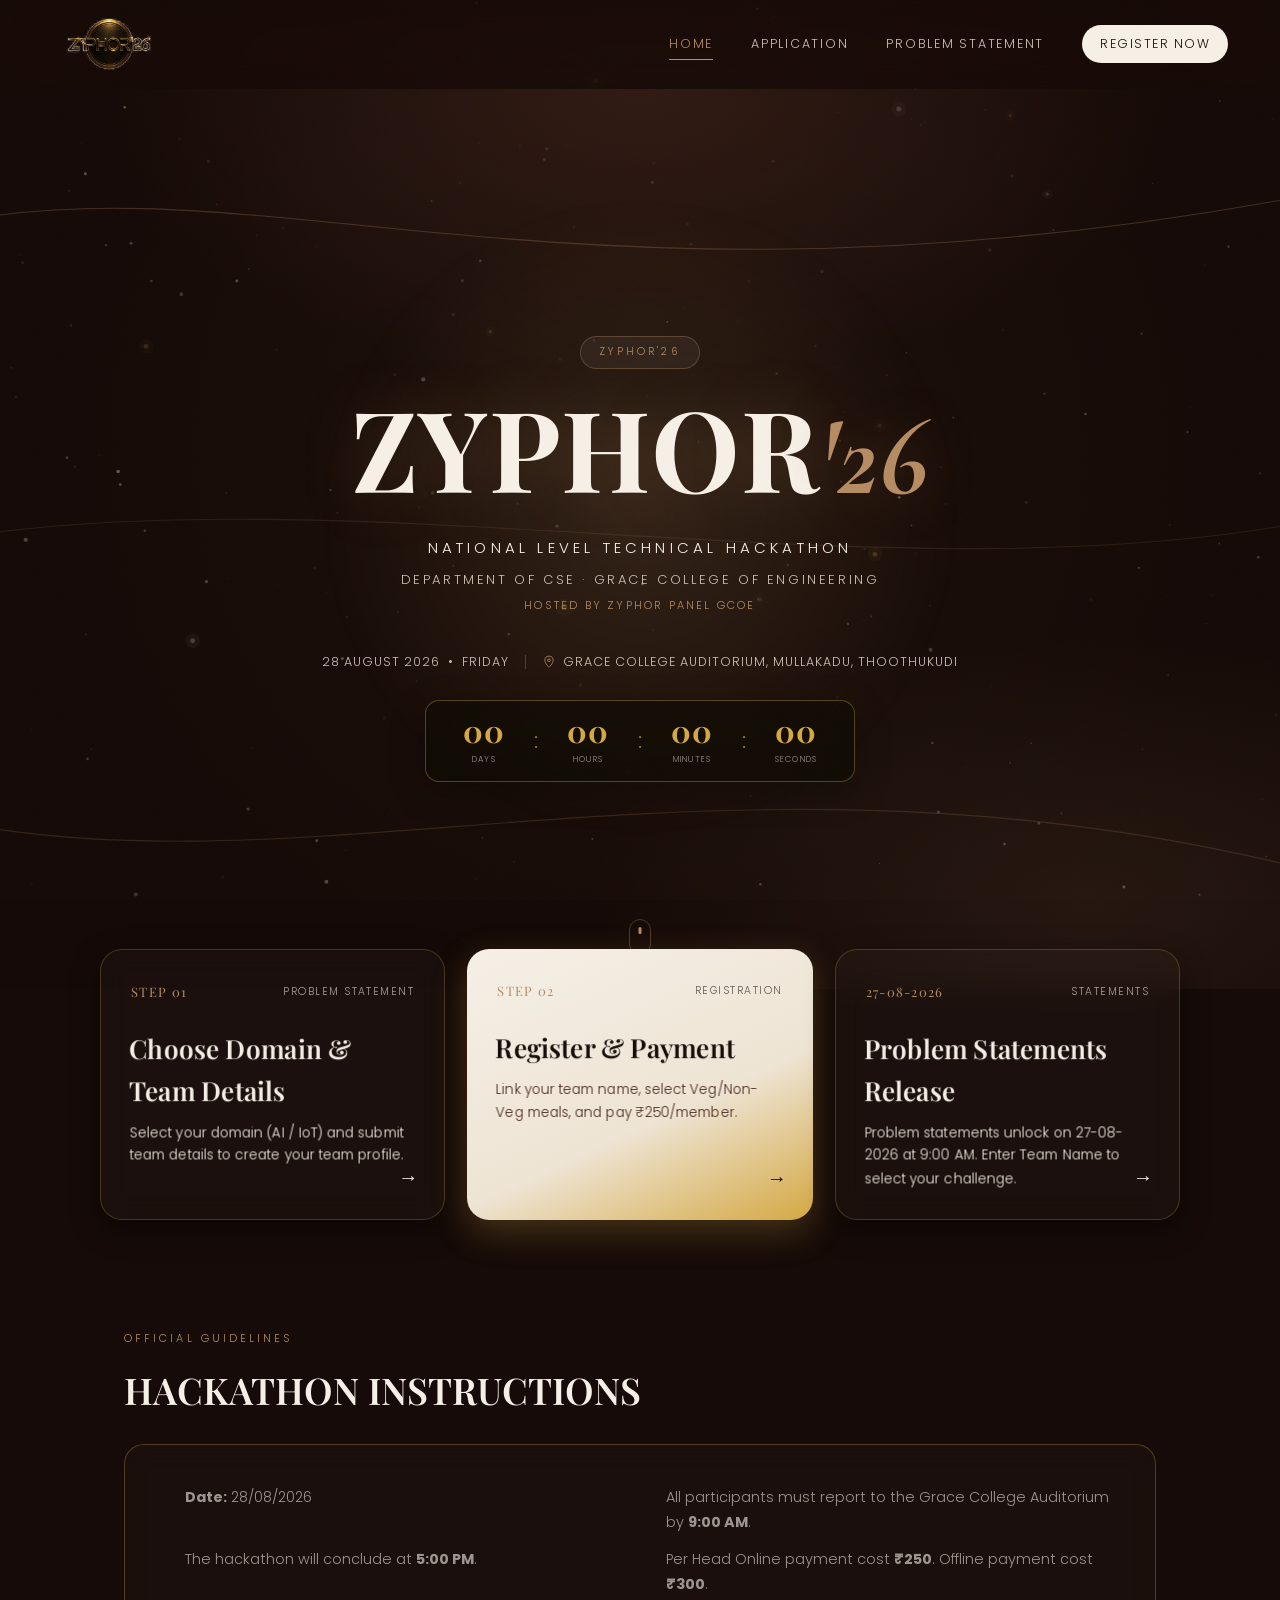
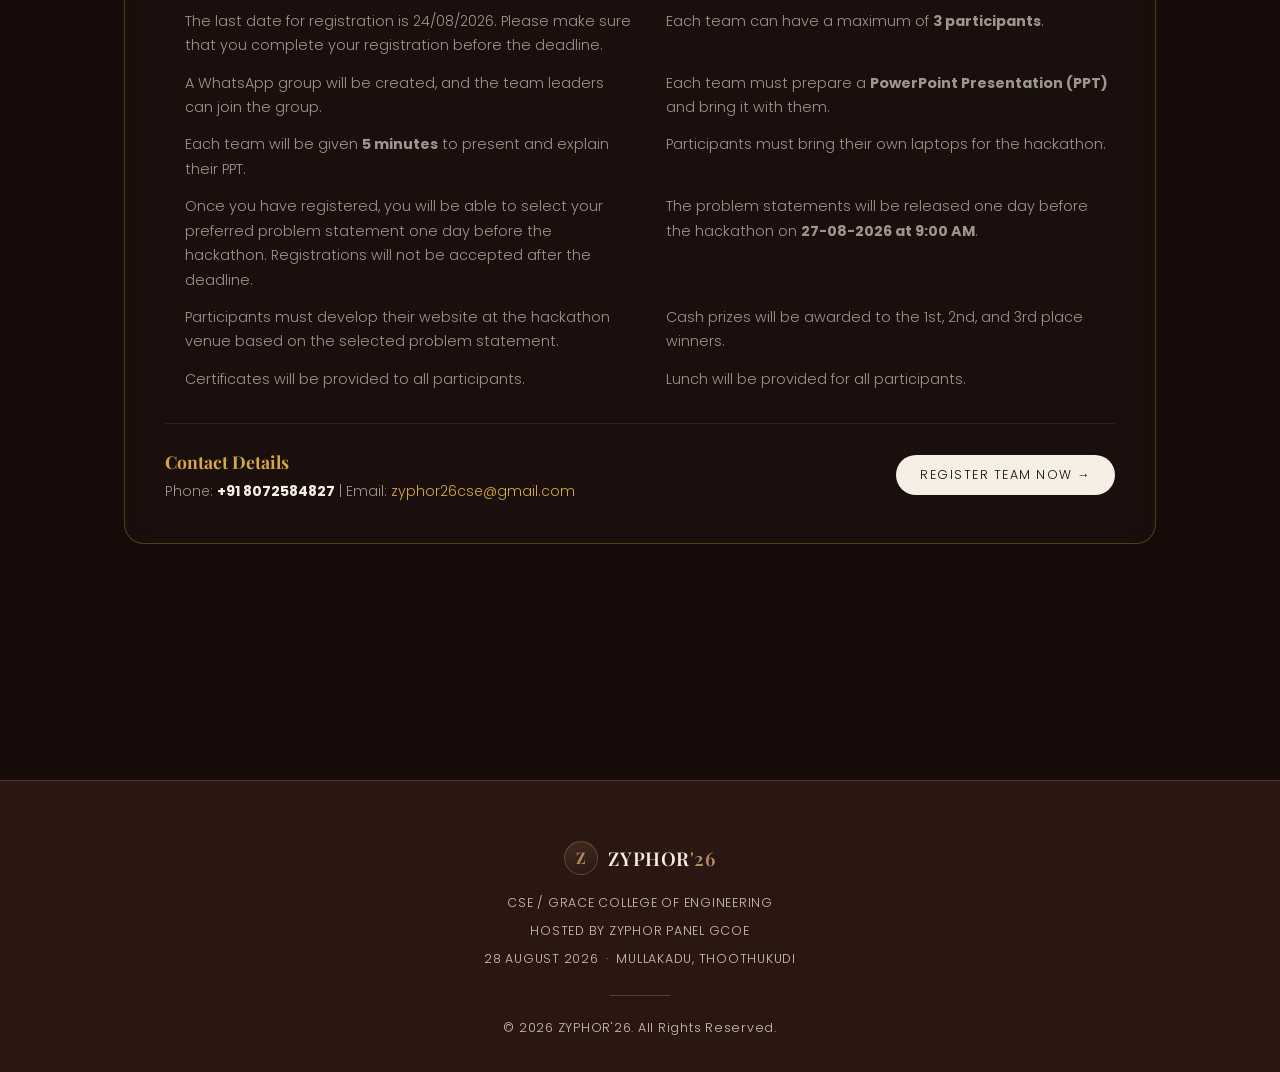
==== index.html @ 5a5f810e "first commit" ====
<!DOCTYPE html>
<html lang="en">

<head>
  <meta charset="UTF-8" />
  <meta name="viewport" content="width=device-width, initial-scale=1.0" />
  <title>ZYPHOR'26 — Technical Hackathon | Grace College of Engineering</title>
  <meta name="description"
    content="ZYPHOR'26 — a national-level technical hackathon hosted by Zyphor Panel GCOE, Grace College of Engineering, Mullakadu, Thoothukudi." />
  <link rel="preconnect" href="https://fonts.googleapis.com">
  <link rel="preconnect" href="https://fonts.gstatic.com" crossorigin>
  <link
    href="https://fonts.googleapis.com/css2?family=Playfair+Display:ital,wght@0,500;0,600;0,700;1,500&family=Cormorant+Garamond:ital,wght@0,500;1,500&family=Poppins:wght@300;400;500;600;700&display=swap"
    rel="stylesheet">
  <link rel="stylesheet" href="style.css">
</head>

<body>

  <!-- 3D Galaxy Canvas Element -->
  <canvas id="galaxyCanvas"></canvas>
  <div class="grain-overlay" aria-hidden="true"></div>

  <!-- ================= HEADER ================= -->
  <header class="site-header" id="siteHeader">
    <div class="header-inner">
      <a href="index.html" class="site-logo" aria-label="ZYPHOR'26 Home">
        <img src="images/logo-transparent.png" alt="ZYPHOR'26" class="site-logo-img">
      </a>

      <nav class="main-nav" id="mainNav">
        <a href="index.html" class="nav-link nav-link--active">Home</a>
        <a href="application.html" class="nav-link">Application</a>
        <a href="problem-statement.html" class="nav-link"> problem Statement</a>
        <a href="register.html" class="nav-link nav-link--cta">Register Now</a>
      </nav>

      <button class="nav-toggle" id="navToggle" aria-label="Toggle navigation" aria-expanded="false">
        <span></span><span></span><span></span>
      </button>
    </div>
  </header>

  <!-- ================= HERO ================= -->
  <section class="hero" id="top">
    <div class="hero-bg" aria-hidden="true">
      <svg class="hero-lines" viewBox="0 0 1200 800" preserveAspectRatio="none">
        <path class="line line-1" d="M-50,120 C 250,60 550,220 1250,90" />
        <path class="line line-2" d="M-50,650 C 300,720 700,560 1250,700" />
        <path class="line line-3" d="M-50,400 C 350,340 850,460 1250,380" />
      </svg>
      <div class="hero-glow"></div>
    </div>

    <div class="hero-content reveal">
      <div class="hero-logo" aria-label="ZYPHOR'26 logo">
        <span class="hero-logo-mark">ZYPHOR'26</span>
      </div>

      <h1 class="hero-title">ZYPHOR<span class="hero-title-accent">'26</span></h1>

      <p class="hero-tagline">NATIONAL LEVEL TECHNICAL HACKATHON</p>
      <p class="hero-sub">DEPARTMENT OF CSE &middot; GRACE COLLEGE OF ENGINEERING</p>
      <p class="hero-host">HOSTED BY ZYPHOR PANEL GCOE</p>

      <div class="hero-meta">
        <span class="hero-date">28 AUGUST 2026 &nbsp;&bull;&nbsp; FRIDAY</span>
        <span class="hero-divider" aria-hidden="true"></span>
        <span class="hero-venue">
          <svg class="pin-icon" viewBox="0 0 24 24" fill="none" aria-hidden="true">
            <path d="M12 21s7-6.2 7-12a7 7 0 1 0-14 0c0 5.8 7 12 7 12Z" stroke="currentColor" stroke-width="1.4" />
            <circle cx="12" cy="9" r="2.4" stroke="currentColor" stroke-width="1.4" />
          </svg>
          GRACE COLLEGE AUDITORIUM, MULLAKADU, THOOTHUKUDI
        </span>
      </div>

      <!-- Event countdown: intentionally placed BELOW the event details -->
      <div class="home-countdown" id="homeCountdown" aria-label="Countdown to ZYPHOR'26">
        <div class="home-countdown-unit">
          <strong id="homeDays">00</strong>
          <span>DAYS</span>
        </div>
        <div class="home-countdown-sep">:</div>
        <div class="home-countdown-unit">
          <strong id="homeHours">00</strong>
          <span>HOURS</span>
        </div>
        <div class="home-countdown-sep">:</div>
        <div class="home-countdown-unit">
          <strong id="homeMinutes">00</strong>
          <span>MINUTES</span>
        </div>
        <div class="home-countdown-sep">:</div>
        <div class="home-countdown-unit">
          <strong id="homeSeconds">00</strong>
          <span>SECONDS</span>
        </div>
      </div>
    </div>

    <div class="scroll-cue reveal" aria-hidden="true">
      <span></span>
    </div>
  </section>

  <!-- ================= ACTION CARDS ================= -->
  <section class="action-section reveal">
    <div class="action-grid" style="grid-template-columns: repeat(auto-fit, minmax(280px, 1fr));">
      <a href="problem-statement.html" class="action-card action-card--outline">
        <div class="action-card-top">
          <span class="action-eyebrow">STEP 01</span>
          <span class="action-tag">Problem Statement</span>
        </div>
        <h3>Choose Domain &amp; Team Details</h3>
        <p>Select your domain (AI / IoT) and submit team details to create your team profile.</p>
        <span class="action-arrow" aria-hidden="true">&rarr;</span>
      </a>

      <a href="register.html" class="action-card action-card--solid">
        <div class="action-card-top">
          <span class="action-eyebrow">STEP 02</span>
          <span class="action-tag">Registration</span>
        </div>
        <h3>Register &amp; Payment</h3>
        <p>Link your team name, select Veg/Non-Veg meals, and pay ₹250/member.</p>
        <span class="action-arrow" aria-hidden="true">&rarr;</span>
      </a>

      <a href="statement.html" class="action-card action-card--outline">
        <div class="action-card-top">
          <span class="action-eyebrow">27-08-2026</span>
          <span class="action-tag">Statements</span>
        </div>
        <h3>Problem Statements Release</h3>
        <p>Problem statements unlock on 27-08-2026 at 9:00 AM. Enter Team Name to select your challenge.</p>
        <span class="action-arrow" aria-hidden="true">&rarr;</span>
      </a>
    </div>
  </section>

  <!-- ================= HACKATHON INSTRUCTIONS ================= -->
  <main class="participate-page">

    <section class="about-section reveal">
      <p class="eyebrow">Official Guidelines</p>
      <h3 class="section-title">HACKATHON INSTRUCTIONS</h3>
      <div
        style="background: rgba(255,255,255,0.02); border: 1px solid rgba(212,168,67,0.3); border-radius: 20px; padding: 2.5rem; margin-top: 1.5rem; backdrop-filter: blur(14px);">
        <ul
          style="display: grid; grid-template-columns: repeat(auto-fit, minmax(320px, 1fr)); gap: 0.8rem 2rem; color: var(--cream-60); font-size: 0.9rem; line-height: 1.7; padding-left: 1.25rem;">
          <li><strong>Date:</strong> 28/08/2026</li>
          <li>All participants must report to the Grace College Auditorium by <strong>9:00 AM</strong>.</li>
          <li>The hackathon will conclude at <strong>5:00 PM</strong>.</li>
          <li>Per Head Online payment cost <strong>₹250</strong>. Offline payment cost <strong>₹300</strong>.</li>
          <li>The last date for registration is 24/08/2026. Please make sure that you complete your registration before the deadline.</li>
          <li>Each team can have a maximum of <strong>3 participants</strong>.</li>
          <li>A WhatsApp group will be created, and the team leaders can join the group.</li>
          <li>Each team must prepare a <strong>PowerPoint Presentation (PPT)</strong> and bring it with them.</li>
          <li>Each team will be given <strong>5 minutes</strong> to present and explain their PPT.</li>
          <li>Participants must bring their own laptops for the hackathon.</li>
          <li>Once you have registered, you will be able to select your preferred problem statement one day before the hackathon. Registrations will not be accepted after the deadline.</li>
          <li>The problem statements will be released one day before the hackathon on <strong>27-08-2026 at 9:00
              AM</strong>.</li>
          <li>Participants must develop their website at the hackathon venue based on the selected problem statement.
          </li>
          <li>Cash prizes will be awarded to the 1st, 2nd, and 3rd place winners.</li>
          <li>Certificates will be provided to all participants.</li>
          <li>Lunch will be provided for all participants.</li>
        </ul>

        <div
          style="margin-top: 2rem; padding-top: 1.5rem; border-top: 1px solid rgba(255,255,255,0.08); display: flex; justify-content: space-between; align-items: center; flex-wrap: wrap; gap: 1rem;">
          <div>
            <h4
              style="font-family: var(--font-display); font-size: 1.1rem; color: var(--gold); margin-bottom: 0.25rem;">
              Contact Details</h4>
            <p style="font-size: 0.88rem; color: var(--cream-60); margin: 0;">Phone: <strong
                style="color: var(--cream);">+91 8072584827</strong> | Email: <a href="mailto:zyphor26cse@gmail.com"
                style="color: var(--gold);">zyphor26cse@gmail.com</a></p>
          </div>
          <a href="register.html" class="nav-link nav-link--cta" style="padding: 10px 24px;">Register Team Now
            &rarr;</a>
        </div>
      </div>
    </section>

  </main>

  <!-- ================= FOOTER ================= -->
  <footer class="site-footer">
    <div class="footer-inner">
      <div class="footer-brand">
        <span class="brand-mark" aria-hidden="true">Z</span>
        <span class="brand-text">ZYPHOR<span class="brand-apos">'26</span></span>
      </div>
      <p>CSE / GRACE COLLEGE OF ENGINEERING</p>
      <p>HOSTED BY ZYPHOR PANEL GCOE</p>
      <p>28 AUGUST 2026 &nbsp;&middot;&nbsp; MULLAKADU, THOOTHUKUDI</p>
      <div class="footer-rule" aria-hidden="true"></div>
      <p class="footer-copyright">&copy; 2026 ZYPHOR'26. All Rights Reserved.</p>
    </div>
  </footer>

  <script src="galaxy.js"></script>
  <script>
    const siteHeader = document.getElementById("siteHeader");
    window.addEventListener("scroll", () => {
      siteHeader.classList.toggle("scrolled", window.scrollY > 12);
    }, { passive: true });

    const navToggle = document.getElementById("navToggle");
    const mainNav = document.getElementById("mainNav");
    navToggle?.addEventListener("click", () => {
      const open = mainNav.classList.toggle("is-open");
      navToggle.setAttribute("aria-expanded", String(open));
    });

    const revealEls = document.querySelectorAll(".reveal");
    if (revealEls.length) {
      const obs = new IntersectionObserver(entries => {
        entries.forEach(e => {
          if (e.isIntersecting) {
            e.target.classList.add("is-visible");
            obs.unobserve(e.target);
          }
        });
      }, { threshold: 0.12, rootMargin: "0px 0px -40px 0px" });
      revealEls.forEach(el => obs.observe(el));
    }

    /* Home event countdown — 28 August 2026, 9:00 AM IST */
    const homeCountdownTarget = new Date("2026-08-28T09:00:00+05:30").getTime();

    function updateHomeCountdown() {
      const diff = Math.max(0, homeCountdownTarget - Date.now());

      const days = Math.floor(diff / 86400000);
      const hours = Math.floor((diff % 86400000) / 3600000);
      const minutes = Math.floor((diff % 3600000) / 60000);
      const seconds = Math.floor((diff % 60000) / 1000);

      const set = (id, value) => {
        const el = document.getElementById(id);
        if (el) el.textContent = String(value).padStart(2, "0");
      };

      set("homeDays", days);
      set("homeHours", hours);
      set("homeMinutes", minutes);
      set("homeSeconds", seconds);
    }

    updateHomeCountdown();
    setInterval(updateHomeCountdown, 1000);
  </script>
</body>

</html>
---- style.css ----
/* =========================================================
   ZYPHOR'26 — Premium Brown + White Theme
   ========================================================= */

:root{
  --primary:#2B1712;
  --dark-brown:#160B08;
  --brown:#4A2920;
  --cream:#F5EFE6;
  --white:#FFFFFF;
  --beige:#CFC2B5;
  --bronze:#B58B62;

  --bronze-soft: rgba(181,139,98,0.35);
  --cream-soft: rgba(245,239,230,0.08);
  --glass-bg: rgba(245,239,230,0.05);
  --glass-border: rgba(245,239,230,0.14);

  /* ── Aliases used across new pages ── */
  --bg:       #0f0c04;
  --gold:     #d4a843;
  --cream-60: rgba(245,239,230,0.6);

  --font-display: 'Playfair Display', 'Cormorant Garamond', serif;
  --font-serif-italic: 'Cormorant Garamond', serif;
  --font-body: 'Poppins', 'Inter', sans-serif;

  --radius-lg: 22px;
  --radius-md: 14px;
  --radius-sm: 8px;

  --ease: cubic-bezier(.22,.9,.32,1);
  --bounce: cubic-bezier(.34, 1.56, .64, 1);
}

*{ box-sizing:border-box; margin:0; padding:0; }
html{ scroll-behavior:smooth; }
[hidden]{ display:none !important; }

@media (prefers-reduced-motion: reduce){
  html{ scroll-behavior:auto; }
  *{ animation-duration:0.001ms !important; animation-iteration-count:1 !important; transition-duration:0.001ms !important; }
}

body{
  background:var(--dark-brown);
  color:var(--cream);
  font-family:var(--font-body);
  font-weight:300;
  line-height:1.6;
  overflow-x:hidden;
  -webkit-font-smoothing:antialiased;
}

::selection{ background:var(--bronze); color:var(--dark-brown); }

a{ color:inherit; text-decoration:none; }
button{ font-family:inherit; cursor:pointer; border:none; background:none; color:inherit; }
input, select{ font-family:inherit; }
img{ max-width:100%; display:block; }
ul{ list-style:none; }

/* focus visibility */
a:focus-visible, button:focus-visible, input:focus-visible, select:focus-visible{
  outline:2px solid var(--bronze);
  outline-offset:3px;
}

/* ---------- 3D space / particle scene canvas ---------- */
/* This is the single most important rule for the background effect:
   without it the <canvas id="galaxyCanvas"> already sitting in every
   page's HTML renders as a default 300x150 inline box instead of a
   fullscreen backdrop. galaxy.js only sets inline positioning when it
   creates the canvas itself — since every page already has the tag,
   that branch never runs, so this CSS is what actually positions it. */
#galaxyCanvas{
  position:fixed;
  inset:0;
  width:100vw;
  height:100vh;
  z-index:-1;
  pointer-events:none;
  display:block;
}

/* ---------- grain / noise overlay ---------- */
.grain-overlay{
  position:fixed; inset:0; z-index:1000; pointer-events:none;
  opacity:0.035; mix-blend-mode:overlay;
  background-image:url("data:image/svg+xml,%3Csvg xmlns='http://www.w3.org/2000/svg' width='120' height='120'%3E%3Cfilter id='n'%3E%3CfeTurbulence type='fractalNoise' baseFrequency='0.9' numOctaves='2' stitchTiles='stitch'/%3E%3C/filter%3E%3Crect width='100%25' height='100%25' filter='url(%23n)'/%3E%3C/svg%3E");
}

/* =========================================================
   HEADER
   ========================================================= */
.site-header{
  position:sticky; top:0; z-index:200;
  background:rgba(22,11,8,0.55);
  backdrop-filter:blur(14px) saturate(140%);
  -webkit-backdrop-filter:blur(14px) saturate(140%);
  border-bottom:1px solid transparent;
  transition:background .4s var(--ease), border-color .4s var(--ease), box-shadow .4s var(--ease);
}
.site-header.scrolled{
  background:rgba(22,11,8,0.86);
  border-bottom-color:var(--glass-border);
  box-shadow:0 12px 30px -18px rgba(0,0,0,0.7);
}

.header-inner{
  max-width:1240px; margin:0 auto;
  display:flex; align-items:center; justify-content:space-between;
  padding:18px 32px;
}

.brand{ display:flex; align-items:center; gap:10px; }
.brand-mark{
  width:34px; height:34px; border-radius:50%;
  display:flex; align-items:center; justify-content:center;
  border:1px solid var(--bronze-soft);
  font-family:var(--font-display); font-weight:700; font-size:16px;
  color:var(--bronze);
  background:linear-gradient(160deg, rgba(181,139,98,0.18), transparent);
}
.brand-text{
  font-family:var(--font-display); font-weight:600; letter-spacing:.03em;
  font-size:19px; color:var(--cream);
}
.brand-apos{ color:var(--bronze); }

.main-nav{ display:flex; align-items:center; gap:38px; }
.nav-link{
  font-size:12.5px; letter-spacing:.14em; text-transform:uppercase;
  color:var(--beige); position:relative; padding:6px 0;
  transition:color .3s var(--ease);
}
.nav-link::after{
  content:""; position:absolute; left:0; right:0; bottom:0; height:1px;
  background:var(--bronze); transform:scaleX(0); transform-origin:right;
  transition:transform .35s var(--ease);
}
.nav-link:hover{ color:var(--cream); }
.nav-link:hover::after{ transform:scaleX(1); transform-origin:left; }

.nav-link--cta{
  color:var(--dark-brown); background:var(--cream);
  padding:9px 18px; border-radius:999px; letter-spacing:.12em;
  transition:transform .32s var(--bounce), box-shadow .3s var(--ease), background .3s var(--ease);
}
.nav-link--cta::after{ display:none; }
.nav-link--cta{ animation:pulseGlow 3.4s ease-in-out infinite; }
.nav-link--cta:hover{
  transform:translateY(-2px) scale(1.08);
  box-shadow:0 10px 24px -10px rgba(245,239,230,0.4), 0 0 28px rgba(212,168,67,0.35);
  background:var(--bronze); color:var(--dark-brown);
  animation-play-state:paused;
}
.nav-link--cta:active{
  transform:translateY(0) scale(0.93);
  transition-duration:.12s;
}

/* Active page indicator */
.nav-link--active{
  color:var(--bronze) !important;
}
.nav-link--active::after{
  transform:scaleX(1) !important;
  background:var(--bronze);
}

.nav-toggle{
  display:none; flex-direction:column; gap:5px; width:26px; padding:6px 0;
  transition: transform .28s var(--bounce);
}
.nav-toggle:hover{ transform: scale(1.12); }
.nav-toggle:active{ transform: scale(0.88); transition-duration: .12s; }
.nav-toggle span{
  display:block; height:1.5px; width:100%; background:var(--cream);
  transition:transform .35s var(--ease), opacity .3s var(--ease);
}
.nav-toggle[aria-expanded="true"] span:nth-child(1){ transform:translateY(6.5px) rotate(45deg); }
.nav-toggle[aria-expanded="true"] span:nth-child(2){ opacity:0; }
.nav-toggle[aria-expanded="true"] span:nth-child(3){ transform:translateY(-6.5px) rotate(-45deg); }

/* =========================================================
   HERO
   ========================================================= */
.hero{
  position:relative; min-height:100svh;
  display:flex; align-items:center; justify-content:center;
  padding:120px 24px 80px;
  background:
    radial-gradient(ellipse 70% 55% at 50% 0%, rgba(74,41,32,0.5), transparent 60%),
    radial-gradient(ellipse 60% 45% at 85% 90%, rgba(181,139,98,0.10), transparent 65%),
    rgba(22,11,8,0.55);
  overflow:hidden;
}

.hero-bg{ position:absolute; inset:0; z-index:0; }
.hero-lines{ position:absolute; inset:0; width:100%; height:100%; opacity:.28; }
.line{ fill:none; stroke:var(--bronze); stroke-width:1; }
.line-1{ animation:drift 22s ease-in-out infinite; }
.line-2{ animation:drift 26s ease-in-out infinite reverse; opacity:.7; }
.line-3{ animation:drift 30s ease-in-out infinite; opacity:.5; }
@keyframes drift{
  0%,100%{ transform:translateY(0px); }
  50%{ transform:translateY(-14px); }
}

.hero-glow{
  position:absolute; top:12%; left:50%; translate:-50% 0;
  width:640px; height:640px; border-radius:50%;
  background:radial-gradient(circle, rgba(181,139,98,0.16), transparent 70%);
  filter:blur(10px);
}

.particle{
  position:absolute; width:3px; height:3px; border-radius:50%;
  background:var(--beige); opacity:.5;
  animation:float 9s ease-in-out infinite;
}
.p1{ top:22%; left:14%; animation-delay:0s; }
.p2{ top:65%; left:22%; animation-delay:1.5s; }
.p3{ top:38%; left:82%; animation-delay:3s; }
.p4{ top:75%; left:70%; animation-delay:4.5s; }
.p5{ top:16%; left:60%; animation-delay:2.2s; }
@keyframes float{
  0%,100%{ transform:translateY(0) scale(1); opacity:.35; }
  50%{ transform:translateY(-22px) scale(1.6); opacity:.75; }
}

.hero-content{
  position:relative; z-index:2; text-align:center; max-width:820px;
}

.hero-logo{ margin-bottom:22px; }
.hero-logo-mark{
  display:inline-block; font-family:var(--font-body); font-size:10.5px;
  letter-spacing:.3em; color:var(--bronze); text-transform:uppercase;
  border:1px solid var(--bronze-soft); border-radius:999px; padding:7px 18px;
  background:var(--glass-bg);
}

.hero-title{
  font-family:var(--font-display); font-weight:700;
  font-size:clamp(3.4rem, 10vw, 7rem);
  letter-spacing:.01em; line-height:1;
  color:var(--cream);
  text-shadow:0 0 60px rgba(181,139,98,0.25);
}
.hero-title-accent{ color:var(--bronze); font-style:italic; font-family:var(--font-serif-italic); }

.hero-tagline{
  margin-top:22px; font-size:clamp(13px,2vw,15px); letter-spacing:.28em;
  text-transform:uppercase; color:var(--cream);
}
.hero-sub{
  margin-top:10px; font-size:clamp(11px,1.8vw,13px); letter-spacing:.2em;
  text-transform:uppercase; color:var(--beige);
}
.hero-host{
  margin-top:6px; font-size:11px; letter-spacing:.2em; text-transform:uppercase; color:var(--bronze);
}

.hero-meta{
  margin-top:38px; display:flex; flex-wrap:wrap; align-items:center; justify-content:center; gap:16px;
  font-size:12.5px; letter-spacing:.08em; color:var(--beige);
}
.hero-divider{ width:1px; height:14px; background:var(--bronze-soft); }
.hero-venue{ display:inline-flex; align-items:center; gap:7px; }
.pin-icon{ width:14px; height:14px; color:var(--bronze); flex-shrink:0; }

.scroll-cue{
  position:absolute; bottom:34px; left:50%; translate:-50% 0; z-index:2;
  width:22px; height:36px; border:1px solid var(--bronze-soft); border-radius:999px;
}
.scroll-cue span{
  position:absolute; top:7px; left:50%; translate:-50% 0;
  width:3px; height:7px; border-radius:999px; background:var(--bronze);
  animation:scrollDot 2s ease-in-out infinite;
}
@keyframes scrollDot{
  0%{ transform:translate(-50%,0); opacity:1; }
  70%{ opacity:.2; }
  100%{ transform:translate(-50%,14px); opacity:0; }
}

/* =========================================================
   REVEAL ANIMATIONS
   ========================================================= */
.reveal{
  opacity:0; transform:translateY(26px);
  transition:opacity .8s var(--ease), transform .8s var(--ease);
}
.reveal.is-visible{ opacity:1; transform:translateY(0); }

/* =========================================================
   ACTION CARDS
   ========================================================= */
.action-section{ padding:0 24px; margin-top:-40px; position:relative; z-index:3; }
.action-grid{
  max-width:1080px; margin:0 auto;
  display:grid; grid-template-columns:1fr 1fr; gap:22px;
}

/* =========================================================
   3D FLOATING & GLOW EFFECTS
   ========================================================= */
@keyframes float3D {
  0%, 100% { transform: translateY(0px) rotateX(0deg) rotateY(0deg); }
  50% { transform: translateY(-8px) rotateX(1deg) rotateY(-1deg); }
}

@keyframes pulseGlow {
  0%, 100% { box-shadow: 0 0 15px rgba(212, 168, 67, 0.2), 0 0 30px rgba(212, 168, 67, 0.08); }
  50% { box-shadow: 0 0 25px rgba(212, 168, 67, 0.45), 0 0 50px rgba(212, 168, 67, 0.2); }
}

/* 3D Glassmorphism Cards */
.action-card {
  position:relative; display:block; padding:32px 30px 30px;
  border-radius:var(--radius-lg); overflow:hidden;
  transform-style: preserve-3d;
  perspective: 1000px;
  transition: transform .45s cubic-bezier(0.2, 0.8, 0.2, 1), box-shadow .45s cubic-bezier(.22,.9,.32,1), border-color .45s cubic-bezier(.22,.9,.32,1);
}
.action-card-top{ display:flex; align-items:center; justify-content:space-between; margin-bottom:26px; }
.action-eyebrow{ font-family:var(--font-display); font-size:13px; color:var(--bronze); letter-spacing:.1em; }
.action-tag{ font-size:10.5px; letter-spacing:.14em; text-transform:uppercase; opacity:.65; }
.action-card h3{ font-family:var(--font-display); font-weight:600; font-size:26px; margin-bottom:10px; transform: translateZ(15px); }
.action-card p{ font-size:13.5px; line-height:1.65; max-width:34ch; transform: translateZ(10px); }
.action-arrow{
  position:absolute; right:26px; bottom:26px; font-size:20px;
  transition:transform .4s var(--ease);
}
.action-card:hover .action-arrow{ transform:translateX(8px) scale(1.15); }
.action-card:hover{
  transform: translateY(-8px) rotateX(2deg) scale(1.02);
}

.action-card--outline{
  background:rgba(255,255,255,0.025);
  border:1px solid rgba(212,168,67,0.25);
  color:var(--cream);
  backdrop-filter:blur(14px);
  box-shadow: 0 10px 30px rgba(0,0,0,0.4);
}
.action-card--outline:hover{
  border-color:var(--gold);
  box-shadow: 0 20px 50px rgba(212,168,67,0.3), inset 0 0 20px rgba(212,168,67,0.08);
}

.action-card--solid{
  background:linear-gradient(155deg, #f5efe6, #eee4d4 60%, #d4a843);
  color:var(--dark-brown);
  box-shadow: 0 12px 35px rgba(212,168,67,0.25);
}
.action-card--solid p{ color:var(--brown); }
.action-card--solid:hover{
  box-shadow: 0 22px 55px rgba(212,168,67,0.45), 0 26px 60px -22px rgba(245,239,230,0.35);
}

/* =========================================================
   SHARED SECTION TYPOGRAPHY
   ========================================================= */
.eyebrow{
  font-size:11px; letter-spacing:.28em; text-transform:uppercase; color:var(--bronze);
  margin-bottom:14px;
}
.section-heading{
  font-family:var(--font-display); font-weight:700; font-size:clamp(2.1rem,5vw,3.4rem);
  line-height:1.08; color:var(--cream);
}
.section-title{
  font-family:var(--font-display); font-weight:600; font-size:clamp(1.6rem,3.6vw,2.3rem);
  color:var(--cream); margin-bottom:18px;
}

.participate-page{ max-width:1080px; margin:0 auto; padding:110px 24px 40px; }
.participate-header{ text-align:center; margin-bottom:70px; }
.participate-note{
  max-width:56ch; margin:20px auto 0; color:var(--beige); font-size:14.5px;
}

/* =========================================================
   ABOUT
   ========================================================= */
.about-section{ margin-bottom:96px; }
.about-copy{ max-width:70ch; color:var(--beige); font-size:15px; line-height:1.85; margin-bottom:26px; }

.about-facts{ display:flex; flex-wrap:wrap; gap:10px 14px; margin-bottom:44px; }
.about-facts li{
  font-size:12px; letter-spacing:.05em; color:var(--cream);
  border:1px solid var(--glass-border); border-radius:999px; padding:8px 16px;
  background:var(--glass-bg);
}

.event-visual{
  border-radius:var(--radius-lg); border:1px solid var(--glass-border);
  background:linear-gradient(160deg, rgba(74,41,32,0.5), rgba(22,11,8,0.7));
  padding:2px; overflow:hidden;
}
.event-visual-inner{
  border-radius:calc(var(--radius-lg) - 2px);
  padding:52px 24px; display:flex; flex-direction:column; align-items:center; gap:18px;
  background:
    radial-gradient(ellipse 60% 60% at 50% 20%, rgba(181,139,98,0.14), transparent 70%);
  color:var(--bronze);
}
.event-svg{ width:min(420px,90%); height:auto; }
.event-visual-caption{
  font-size:11px; letter-spacing:.18em; text-transform:uppercase; color:var(--beige);
}

/* =========================================================
   REGISTER SECTION
   ========================================================= */
.register-note{ color:var(--beige); font-size:14px; margin-bottom:40px; max-width:60ch; }

.register-form{
  background:var(--glass-bg); border:1px solid var(--glass-border);
  border-radius:var(--radius-lg); padding:clamp(24px,4vw,48px);
  backdrop-filter:blur(10px);
}

.form-block{ margin-bottom:44px; }
.form-block:last-of-type{ margin-bottom:0; }
.form-block-title{
  display:flex; align-items:center; gap:12px;
  font-family:var(--font-display); font-weight:600; font-size:18px; color:var(--cream);
  margin-bottom:22px; padding-bottom:14px; border-bottom:1px solid var(--glass-border);
}
.form-block-num{
  font-family:var(--font-body); font-size:11px; color:var(--dark-brown);
  background:var(--bronze); width:24px; height:24px; border-radius:50%;
  display:inline-flex; align-items:center; justify-content:center; flex-shrink:0;
}

.field-grid{ display:grid; grid-template-columns:1fr 1fr; gap:22px 24px; }
.field{ display:flex; flex-direction:column; gap:8px; }
.field label{
  font-size:10.5px; letter-spacing:.14em; text-transform:uppercase; color:var(--beige);
}
.field input[type="text"],
.field input[type="email"],
.field select{
  background:rgba(245,239,230,0.05); border:1px solid var(--glass-border);
  border-radius:var(--radius-sm); padding:13px 15px; color:var(--cream); font-size:14px;
  transition:border-color .3s var(--ease), background .3s var(--ease);
}
.field select{ appearance:none; -webkit-appearance:none;
  background-image:url("data:image/svg+xml,%3Csvg xmlns='http://www.w3.org/2000/svg' width='12' height='8'%3E%3Cpath d='M1 1l5 5 5-5' stroke='%23CFC2B5' fill='none' stroke-width='1.4'/%3E%3C/svg%3E");
  background-repeat:no-repeat; background-position:right 15px center;
  padding-right:36px;
}
.field select option{ background:var(--brown); color:var(--cream); }
.field input::placeholder{ color:rgba(207,194,181,0.45); }
.field input:focus, .field select:focus{
  border-color:var(--bronze); background:rgba(245,239,230,0.08); outline:none;
}
.field-hint{ font-size:11px; color:rgba(207,194,181,0.7); }
.field-error{
  font-size:11.5px; color:#e4a08c; min-height:14px; display:none;
}
.field-error.is-visible{ display:block; }
.field.has-error input, .field.has-error select{ border-color:#c46a52; }

.domain-desc{
  margin-top:16px; font-size:13.5px; color:var(--beige); min-height:20px;
  padding-left:14px; border-left:2px solid var(--bronze-soft);
  opacity:0; transform:translateY(4px); transition:opacity .35s var(--ease), transform .35s var(--ease);
}
.domain-desc.is-visible{ opacity:1; transform:translateY(0); }

.member-fields{ margin-top:24px; display:grid; grid-template-columns:1fr 1fr; gap:22px 24px; }

/* Payment */
.payment-grid{ display:grid; grid-template-columns:220px 1fr; gap:28px; align-items:start; }
.qr-box{ display:flex; flex-direction:column; gap:10px; }
.qr-label{ font-size:10.5px; letter-spacing:.14em; text-transform:uppercase; color:var(--beige); }
.qr-frame{
  position:relative; width:100%; aspect-ratio:1/1; border-radius:var(--radius-md);
  border:1px dashed var(--bronze-soft); background:rgba(245,239,230,0.04);
  display:flex; align-items:center; justify-content:center; overflow:hidden;
}
.qr-frame img{ width:100%; height:100%; object-fit:contain; padding:10px; }
.qr-placeholder{
  display:none; align-items:center; justify-content:center; text-align:center;
  font-size:11px; letter-spacing:.1em; color:var(--bronze); padding:12px;
}
.qr-hint{ font-size:11.5px; color:rgba(207,194,181,0.7); }

.upload-field label{ margin-bottom:0; }
.upload-dropzone{
  position:relative; border:1px dashed var(--glass-border); border-radius:var(--radius-md);
  min-height:150px; display:flex; flex-direction:column; align-items:center; justify-content:center;
  gap:10px; padding:18px; text-align:center; transition:border-color .3s var(--ease), background .3s var(--ease);
}
.upload-dropzone.is-dragover{ border-color:var(--bronze); background:rgba(181,139,98,0.08); }
.upload-dropzone input[type="file"]{
  position:absolute; inset:0; opacity:0; cursor:pointer;
}
.upload-copy{ font-size:12.5px; color:var(--beige); max-width:26ch; }
.upload-preview{
  max-height:110px; border-radius:var(--radius-sm); border:1px solid var(--glass-border);
}

/* Confirmation */
.checkbox-field{
  display:flex; align-items:flex-start; gap:10px; font-size:13.5px; color:var(--beige);
  cursor:pointer; margin-bottom:6px;
}
.checkbox-field input{ margin-top:3px; accent-color:var(--bronze); width:16px; height:16px; }

.btn-confirm{
  margin-top:22px; width:100%; padding:16px; border-radius:999px;
  background:var(--cream); color:var(--dark-brown); font-size:13px;
  letter-spacing:.16em; text-transform:uppercase; font-weight:500;
  transition:transform .35s var(--ease), box-shadow .35s var(--ease), background .35s var(--ease);
}
.btn-confirm:hover{
  transform:translateY(-3px); background:var(--bronze);
  box-shadow:0 20px 40px -16px rgba(181,139,98,0.5);
}
.btn-confirm:active{ transform:translateY(-1px); }

.form-status{ margin-top:14px; font-size:12.5px; text-align:center; min-height:16px; color:#e4a08c; }
.form-status.is-success{ color:#a8c9a0; }

/* Success panel */
.success-panel{
  background:linear-gradient(160deg, var(--cream), var(--beige));
  color:var(--dark-brown); border-radius:var(--radius-lg);
  padding:clamp(30px,5vw,54px); text-align:center;
}
.success-mark{
  display:inline-flex; align-items:center; justify-content:center;
  width:52px; height:52px; border-radius:50%; background:var(--brown); color:var(--cream);
  font-size:22px; margin-bottom:16px;
}
.success-panel h4{ font-family:var(--font-display); font-size:24px; margin-bottom:10px; }
.success-panel p{ max-width:52ch; margin:0 auto 22px; color:var(--brown); font-size:14px; }
.btn-outline-cream{
  border:1px solid var(--brown); border-radius:999px; padding:11px 26px;
  font-size:12px; letter-spacing:.1em; text-transform:uppercase; color:var(--brown);
  transition:background .3s var(--ease), color .3s var(--ease);
}
.btn-outline-cream:hover{ background:var(--brown); color:var(--cream); }

/* Info strip */
.info-strip{
  margin-top:56px; display:grid; grid-template-columns:repeat(4,1fr); gap:20px;
  border-top:1px solid var(--glass-border); padding-top:32px;
}
.info-item{ display:flex; flex-direction:column; gap:6px; }
.info-label{ font-size:10px; letter-spacing:.16em; text-transform:uppercase; color:var(--bronze); }
.info-value{ font-size:13px; color:var(--cream); line-height:1.5; }

/* =========================================================
   FOOTER
   ========================================================= */
.site-footer{
  margin-top:100px; padding:60px 24px 34px; text-align:center;
  background:var(--primary); border-top:1px solid var(--glass-border);
}
.footer-inner{ max-width:600px; margin:0 auto; display:flex; flex-direction:column; align-items:center; gap:8px; }
.footer-brand{ display:flex; align-items:center; gap:10px; margin-bottom:10px; }
.site-footer p{ font-size:12.5px; letter-spacing:.06em; color:var(--beige); }
.footer-rule{ width:60px; height:1px; background:var(--bronze-soft); margin:18px 0 14px; }
.footer-copyright{ font-size:11px; color:rgba(207,194,181,0.55); }

/* =========================================================
   RESPONSIVE
   ========================================================= */
@media (max-width:960px){
  .action-grid{ grid-template-columns:1fr; }
  .field-grid, .member-fields{ grid-template-columns:1fr; }
  .payment-grid{ grid-template-columns:1fr; }
  .qr-frame{ max-width:220px; }
  .info-strip{ grid-template-columns:1fr 1fr; }
}

@media (max-width:720px){
  .main-nav{
    position:fixed; inset:64px 0 0 0; z-index:150;
    background:rgba(22,11,8,0.98);
    flex-direction:column; justify-content:flex-start; align-items:flex-start;
    gap:0; padding:20px 32px;
    transform:translateX(100%); transition:transform .4s var(--ease);
  }
  .main-nav.is-open{ transform:translateX(0); }
  .main-nav .nav-link{
    width:100%; padding:18px 0; border-bottom:1px solid var(--glass-border);
    font-size:14px;
  }
  .nav-link--cta{ margin-top:16px; text-align:center; }
  .nav-toggle{ display:flex; }

  .header-inner{ padding:16px 20px; }
  .hero{ padding:110px 20px 60px; }
  .action-section{ margin-top:-28px; }
  .info-strip{ grid-template-columns:1fr; }
}

@media (max-width:480px){
  .hero-title{ font-size:clamp(2.6rem,15vw,3.6rem); }
  .participate-page{ padding:90px 18px 30px; }
  .register-form{ padding:22px 16px; }
  .about-facts li{ font-size:11px; padding:7px 12px; }
}

/* =========================================================
   SHARED 3D TILT + GLOW UTILITIES
   Reused across ps.css / register.css / statement.css / host.css
   so every card and primary button gets the same premium,
   consistent 3D lift + gold glow treatment.
   ========================================================= */
.tilt-card-3d{
  transition: transform .4s cubic-bezier(.22,.9,.32,1), box-shadow .4s cubic-bezier(.22,.9,.32,1), border-color .4s cubic-bezier(.22,.9,.32,1);
  will-change: transform;
}
.tilt-card-3d:hover{
  transform: translateY(-6px) scale(1.012);
  box-shadow: 0 26px 60px -20px rgba(0,0,0,0.55), 0 0 34px rgba(212,168,67,0.16);
}

.glow-btn-3d{
  transition: transform .35s cubic-bezier(.22,.9,.32,1), box-shadow .35s cubic-bezier(.22,.9,.32,1);
}
.glow-btn-3d:hover:not(:disabled){
  transform: translateY(-3px) scale(1.02);
}

@media (prefers-reduced-motion: reduce){
  .nav-link--cta{ animation:none; }
}


/* =========================================================
   ZYPHOR'26 — CONSISTENT IMAGE LOGO
========================================================= */
.site-logo{
  display:flex;
  align-items:center;
  width:115px;
  height:52px;
  flex:0 0 115px;
  overflow:hidden;
}
.site-logo-img{
  width:115px;
  height:52px;
  object-fit:contain;
  display:block;
}

/* =========================================================
   HOME EVENT COUNTDOWN — BELOW EVENT DETAILS
========================================================= */
.home-countdown{
  display:flex;
  align-items:center;
  justify-content:center;
  gap:16px;
  width:max-content;
  max-width:100%;
  margin:28px auto 0;
  padding:15px 24px;
  border:1px solid rgba(212,168,67,.35);
  border-radius:14px;
  background:rgba(15,12,4,.72);
  box-shadow:0 10px 35px rgba(0,0,0,.28);
  backdrop-filter:blur(10px);
}
.home-countdown-unit{
  min-width:68px;
  text-align:center;
}
.home-countdown-unit strong{
  display:block;
  color:var(--gold);
  font-family:var(--font-display);
  font-size:1.9rem;
  line-height:1;
  letter-spacing:.02em;
}
.home-countdown-unit span{
  display:block;
  margin-top:6px;
  color:var(--cream-60);
  font-size:.52rem;
  letter-spacing:.14em;
}
.home-countdown-sep{
  color:var(--gold);
  opacity:.7;
  font-size:1.35rem;
}
@media (max-width:700px){
  .site-logo,.site-logo-img{width:92px;height:44px;flex-basis:92px}
  .home-countdown{gap:7px;padding:12px 10px;margin-top:22px}
  .home-countdown-unit{min-width:52px}
  .home-countdown-unit strong{font-size:1.35rem}
  .home-countdown-unit span{font-size:.42rem}
  .home-countdown-sep{font-size:1rem}
}
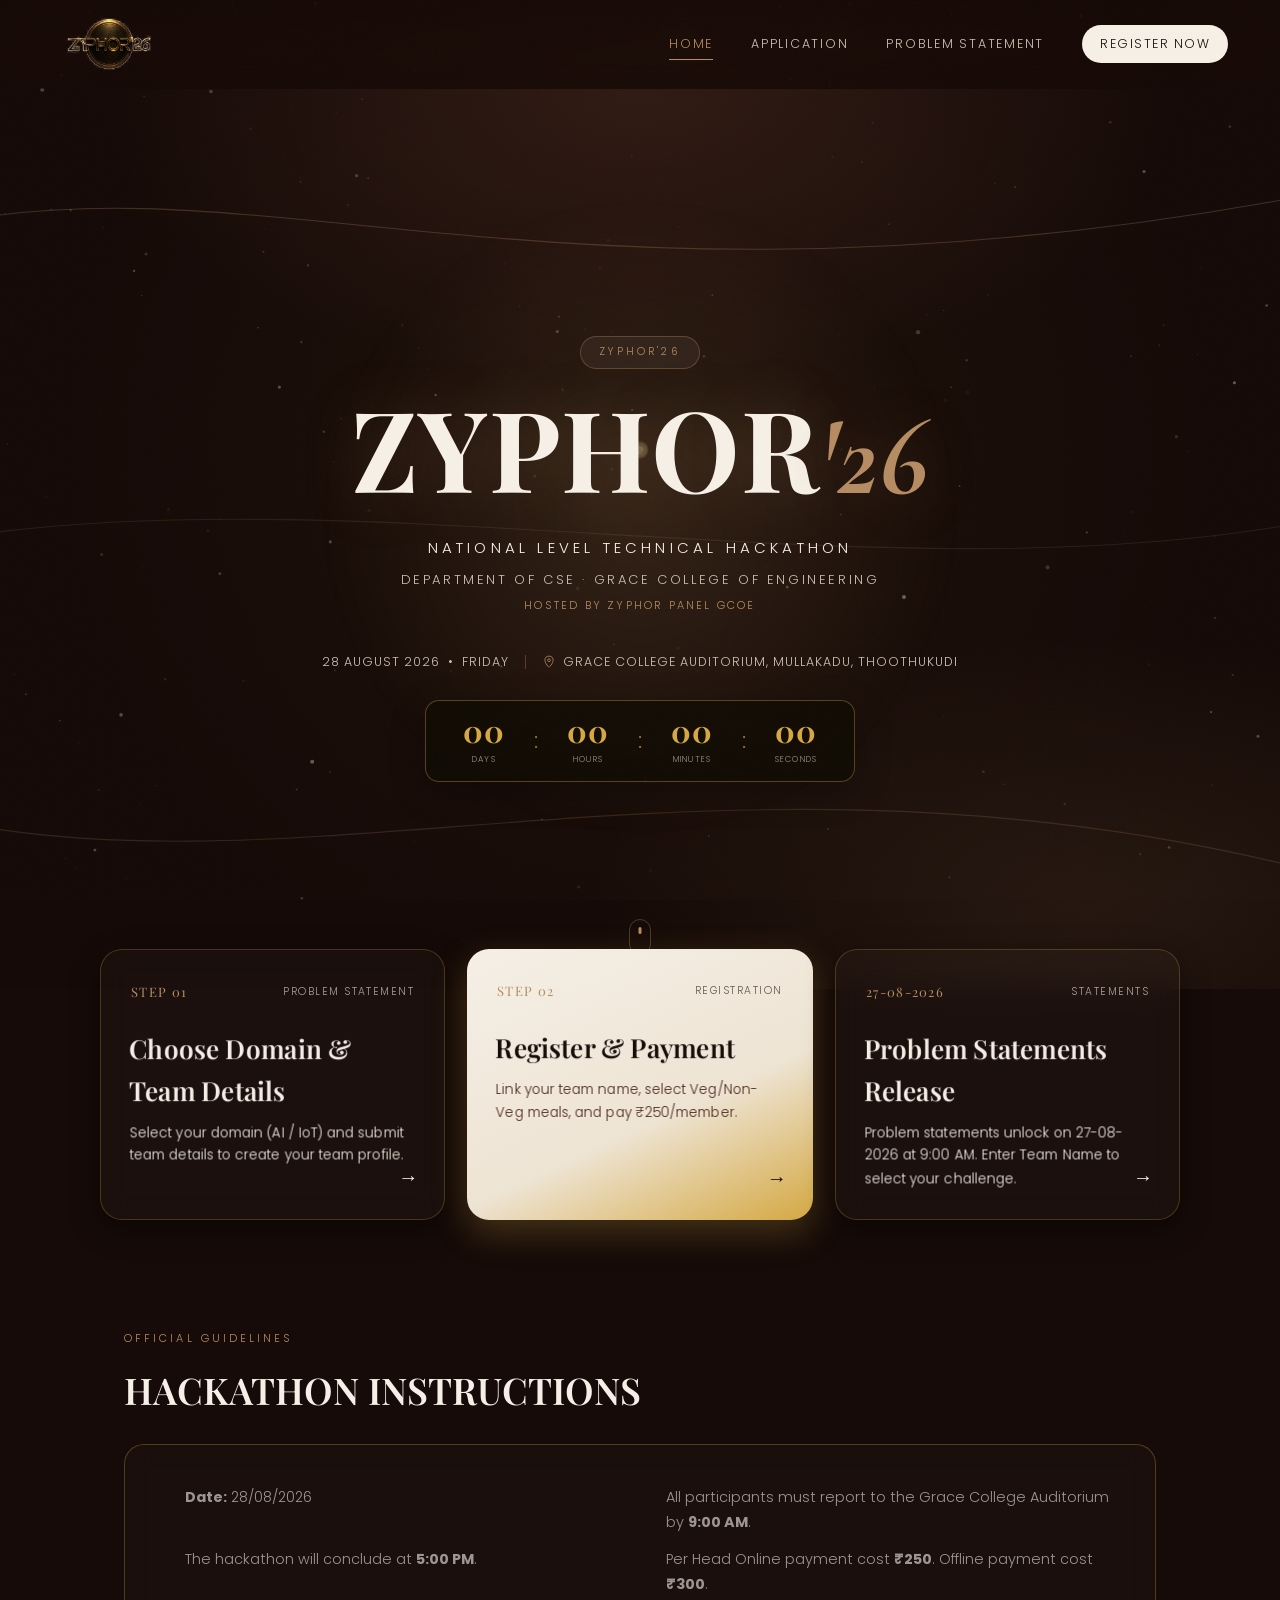
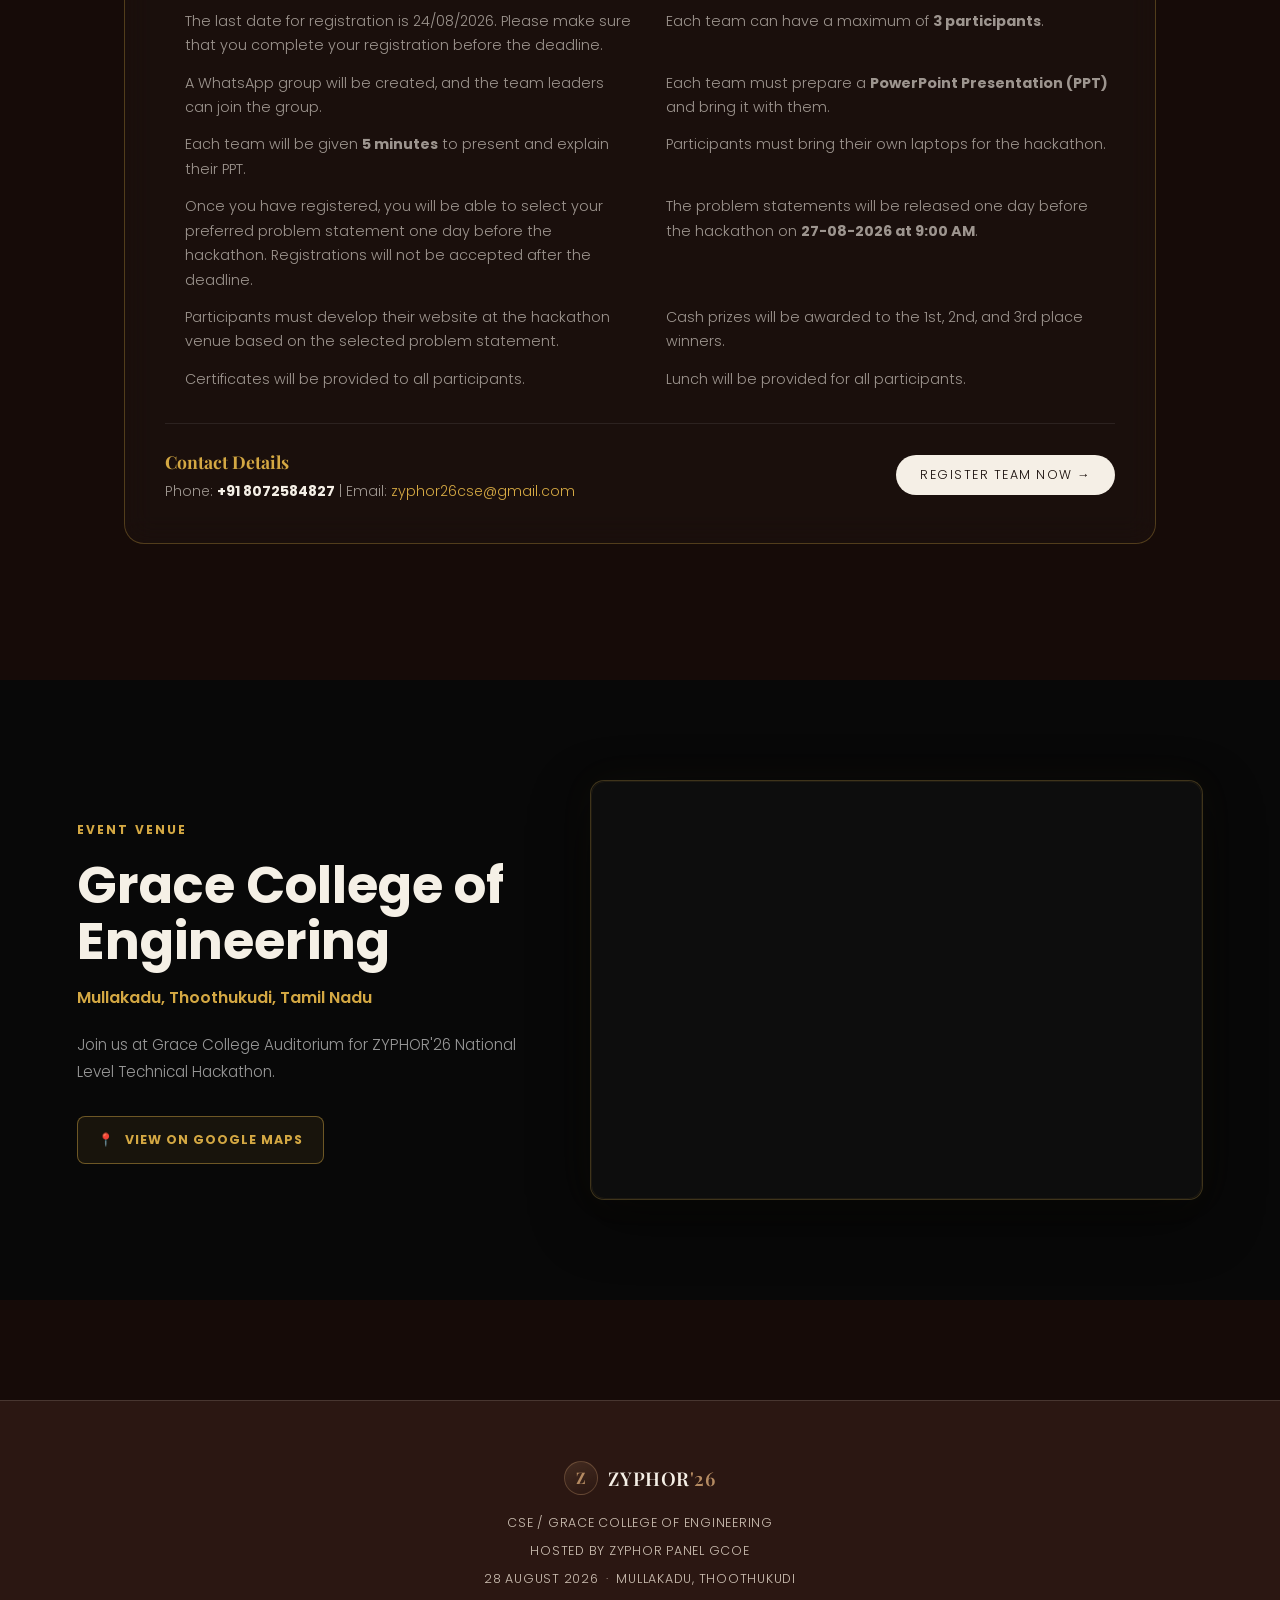
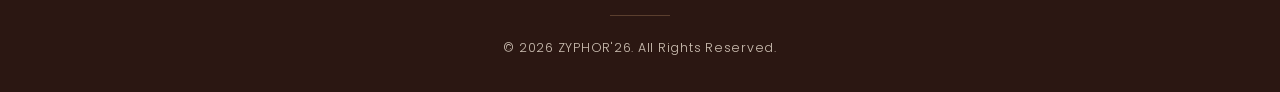
==== commit 4704375d: "map" ====
--- a/index.html
+++ b/index.html
@@ -187,6 +187,60 @@
 
   </main>
 
+  <!-- =========================================================
+     ZYPHOR'26 — VENUE / LOCATION
+     ========================================================= -->
+
+<section class="venue-section" id="venue">
+
+    <div class="venue-container">
+
+        <div class="venue-content">
+
+            <span class="venue-label">EVENT VENUE</span>
+
+            <h2>
+                Grace College of Engineering
+            </h2>
+
+            <p class="venue-address">
+                Mullakadu, Thoothukudi, Tamil Nadu
+            </p>
+
+            <p class="venue-description">
+                Join us at Grace College Auditorium for
+                ZYPHOR'26 National Level Technical Hackathon.
+            </p>
+
+            <a
+                href="https://www.google.com/maps/place/Grace+College+of+Engineering/@8.723915,78.1060868,17z/data=!3m1!4b1!4m6!3m5!1s0x3b03f2088748fd11:0xbed9dd387c1ef85f!8m2!3d8.723915!4d78.1086617!16s%2Fg%2F11r8l4gm2?entry=ttu"
+                target="_blank"
+                rel="noopener noreferrer"
+                class="venue-map-btn"
+            >
+                <span>📍</span>
+                VIEW ON GOOGLE MAPS
+            </a>
+
+        </div>
+
+        <div class="venue-map">
+
+            <iframe
+                src="https://www.google.com/maps?q=8.723915,78.1086617&z=17&output=embed"
+                loading="lazy"
+                allowfullscreen
+                referrerpolicy="no-referrer-when-downgrade">
+            </iframe>
+
+            <div class="map-overlay"></div>
+
+        </div>
+
+    </div>
+
+</section>
+
   <!-- ================= FOOTER ================= -->
   <footer class="site-footer">
     <div class="footer-inner">
--- a/style.css
+++ b/style.css
@@ -705,3 +705,185 @@
   .home-countdown-unit span{font-size:.42rem}
   .home-countdown-sep{font-size:1rem}
 }
+/* =========================================================
+   ZYPHOR'26 — VENUE / MAP SECTION
+   ========================================================= */
+
+.venue-section {
+    position: relative;
+    padding: 100px 6%;
+    background: #080808;
+    overflow: hidden;
+}
+
+.venue-container {
+    max-width: 1200px;
+    margin: 0 auto;
+
+    display: grid;
+    grid-template-columns: 0.85fr 1.15fr;
+    gap: 60px;
+
+    align-items: center;
+}
+
+/* LEFT CONTENT */
+
+.venue-content {
+    position: relative;
+    z-index: 2;
+}
+
+.venue-label {
+    display: inline-block;
+
+    margin-bottom: 18px;
+
+    color: #d4a843;
+
+    font-size: 0.75rem;
+    font-weight: 700;
+
+    letter-spacing: 0.18em;
+}
+
+.venue-content h2 {
+    margin: 0 0 16px;
+
+    color: #f5f0e6;
+
+    font-size: clamp(2rem, 4vw, 3.2rem);
+    line-height: 1.1;
+}
+
+.venue-address {
+    margin: 0 0 20px;
+
+    color: #d4a843;
+
+    font-size: 1rem;
+    font-weight: 600;
+}
+
+.venue-description {
+    max-width: 470px;
+
+    margin-bottom: 30px;
+
+    color: rgba(255, 255, 255, 0.58);
+
+    font-size: 0.95rem;
+    line-height: 1.8;
+}
+
+/* GOOGLE MAP BUTTON */
+
+.venue-map-btn {
+    display: inline-flex;
+    align-items: center;
+    gap: 10px;
+
+    padding: 13px 20px;
+
+    border: 1px solid rgba(212, 168, 67, 0.45);
+    border-radius: 8px;
+
+    background: rgba(212, 168, 67, 0.08);
+
+    color: #d4a843;
+
+    text-decoration: none;
+
+    font-size: 0.78rem;
+    font-weight: 700;
+
+    letter-spacing: 0.08em;
+
+    transition: all 0.25s ease;
+}
+
+.venue-map-btn:hover {
+    background: #d4a843;
+    color: #080808;
+
+    transform: translateY(-2px);
+
+    box-shadow: 0 10px 30px rgba(212, 168, 67, 0.15);
+}
+
+/* MAP */
+
+.venue-map {
+    position: relative;
+
+    height: 420px;
+
+    overflow: hidden;
+
+    border: 1px solid rgba(212, 168, 67, 0.25);
+    border-radius: 14px;
+
+    background: #0d0d0d;
+
+    box-shadow:
+        0 20px 60px rgba(0, 0, 0, 0.45),
+        0 0 40px rgba(212, 168, 67, 0.04);
+}
+
+.venue-map iframe {
+    width: 100%;
+    height: 100%;
+
+    border: 0;
+
+    display: block;
+
+    filter: grayscale(0.8) contrast(1.05);
+}
+
+/* Subtle theme overlay */
+
+.map-overlay {
+    position: absolute;
+
+    inset: 0;
+
+    pointer-events: none;
+
+    border: 1px solid rgba(212, 168, 67, 0.08);
+    border-radius: 14px;
+}
+
+/* =========================================================
+   RESPONSIVE
+   ========================================================= */
+
+@media (max-width: 800px) {
+
+    .venue-section {
+        padding: 70px 5%;
+    }
+
+    .venue-container {
+        grid-template-columns: 1fr;
+        gap: 40px;
+    }
+
+    .venue-map {
+        height: 330px;
+    }
+
+}
+
+@media (max-width: 480px) {
+
+    .venue-map {
+        height: 280px;
+    }
+
+    .venue-map-btn {
+        width: 100%;
+        justify-content: center;
+    }
+
+}
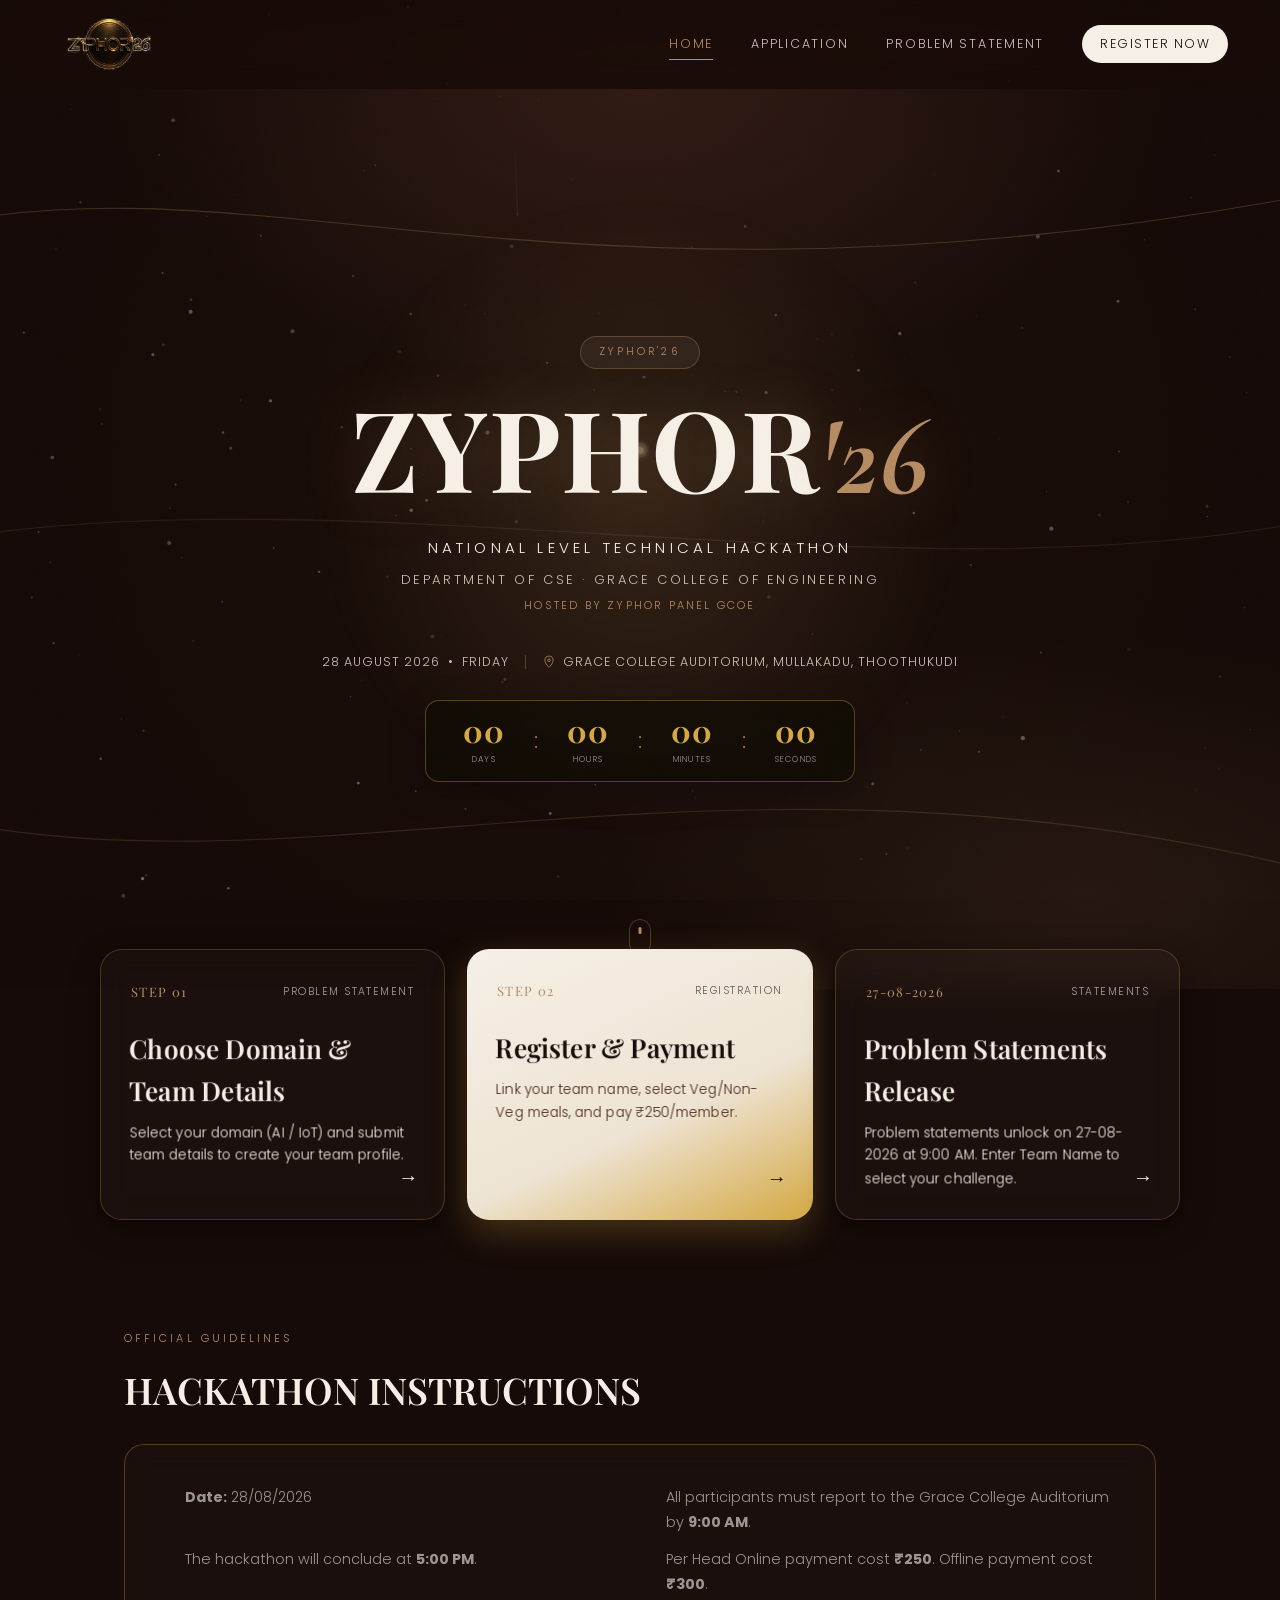
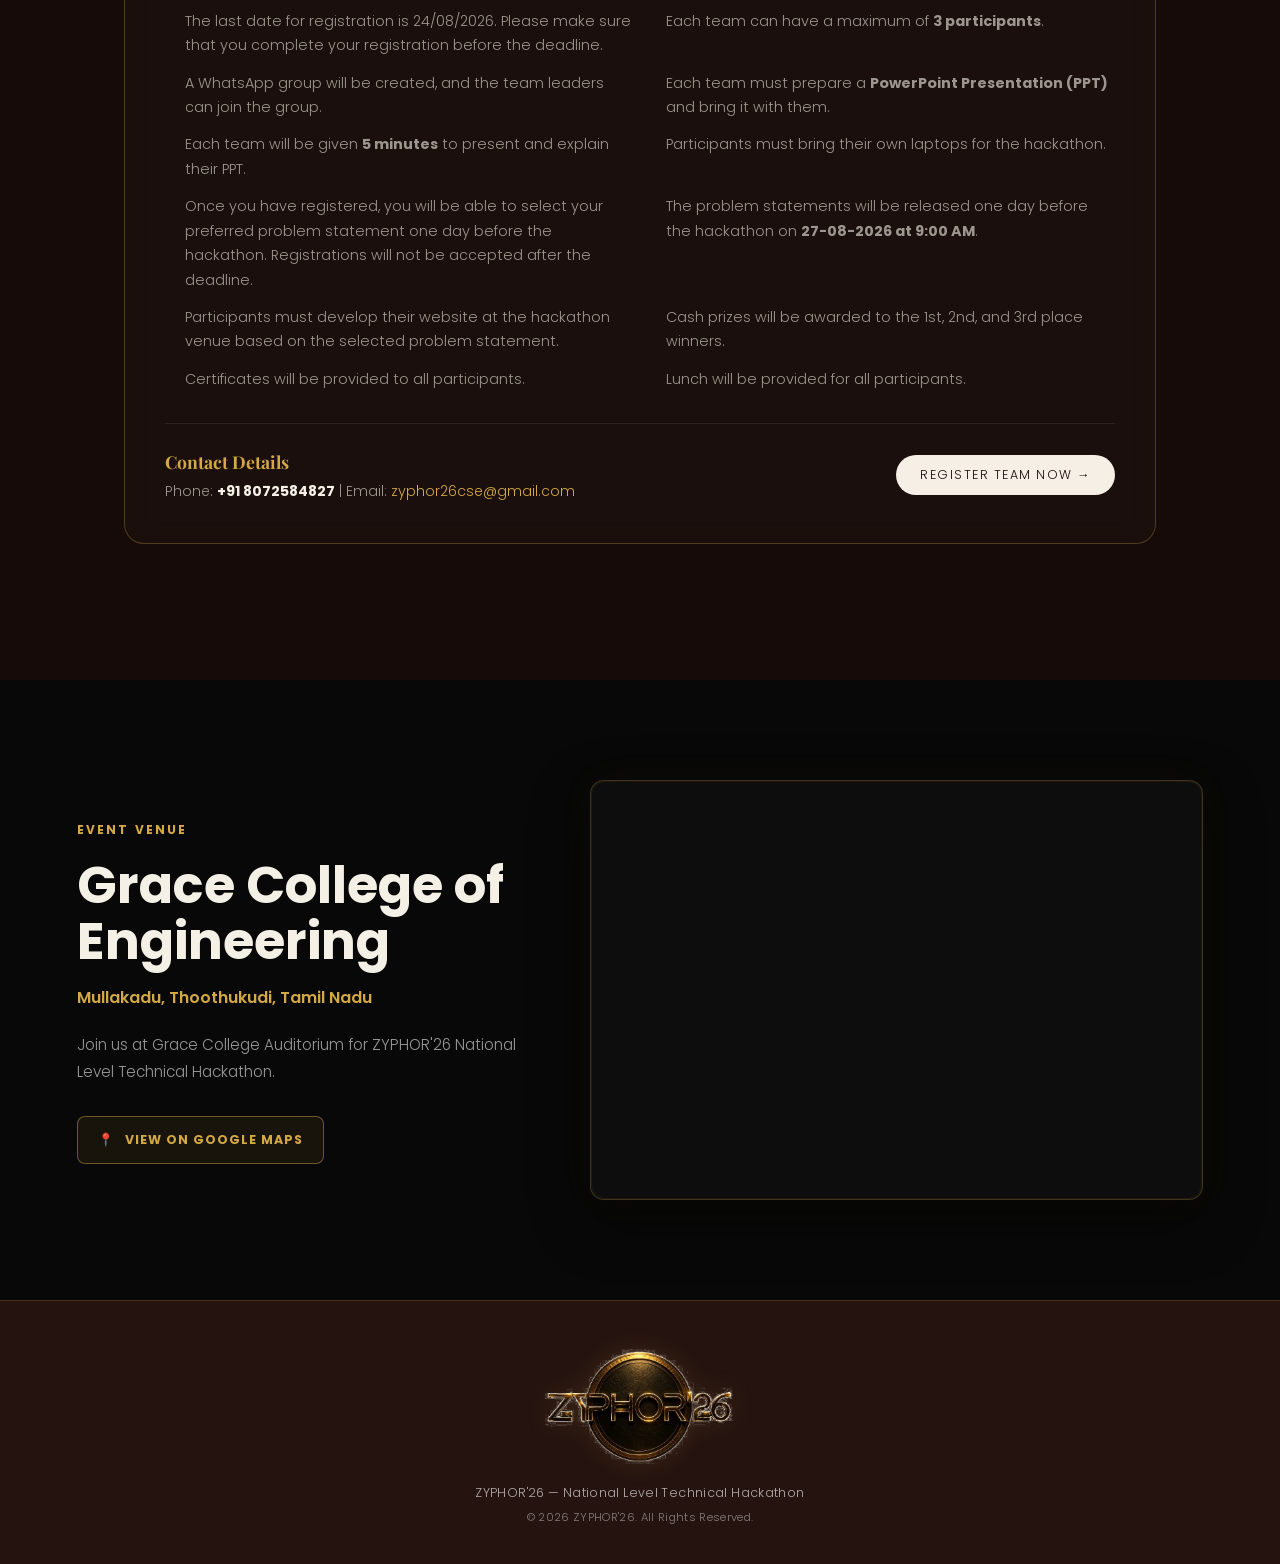
==== commit ff34915f: "footer" ====
--- a/index.html
+++ b/index.html
@@ -243,18 +243,13 @@
 
   <!-- ================= FOOTER ================= -->
   <footer class="site-footer">
-    <div class="footer-inner">
-      <div class="footer-brand">
-        <span class="brand-mark" aria-hidden="true">Z</span>
-        <span class="brand-text">ZYPHOR<span class="brand-apos">'26</span></span>
-      </div>
-      <p>CSE / GRACE COLLEGE OF ENGINEERING</p>
-      <p>HOSTED BY ZYPHOR PANEL GCOE</p>
-      <p>28 AUGUST 2026 &nbsp;&middot;&nbsp; MULLAKADU, THOOTHUKUDI</p>
-      <div class="footer-rule" aria-hidden="true"></div>
-      <p class="footer-copyright">&copy; 2026 ZYPHOR'26. All Rights Reserved.</p>
-    </div>
-  </footer>
+    <div class="footer-logo">
+        <img src="images/logo-transparent.png" alt="ZYPHOR'26">
+    </div>
+
+    <p>ZYPHOR'26 — National Level Technical Hackathon</p>
+    <p>© 2026 ZYPHOR'26. All Rights Reserved.</p>
+</footer>
 
   <script src="galaxy.js"></script>
   <script>
--- a/style.css
+++ b/style.css
@@ -556,19 +556,61 @@
 .info-item{ display:flex; flex-direction:column; gap:6px; }
 .info-label{ font-size:10px; letter-spacing:.16em; text-transform:uppercase; color:var(--bronze); }
 .info-value{ font-size:13px; color:var(--cream); line-height:1.5; }
-
-/* =========================================================
-   FOOTER
-   ========================================================= */
-.site-footer{
-  margin-top:100px; padding:60px 24px 34px; text-align:center;
-  background:var(--primary); border-top:1px solid var(--glass-border);
-}
-.footer-inner{ max-width:600px; margin:0 auto; display:flex; flex-direction:column; align-items:center; gap:8px; }
-.footer-brand{ display:flex; align-items:center; gap:10px; margin-bottom:10px; }
-.site-footer p{ font-size:12.5px; letter-spacing:.06em; color:var(--beige); }
-.footer-rule{ width:60px; height:1px; background:var(--bronze-soft); margin:18px 0 14px; }
-.footer-copyright{ font-size:11px; color:rgba(207,194,181,0.55); }
+/* =========================================
+   FOOTER — ZYPHOR'26
+   ========================================= */
+
+.site-footer {
+    text-align: center;
+    padding: 3rem 1.5rem 2rem;
+    background: #24130f;
+    border-top: 1px solid rgba(212, 168, 67, 0.18);
+}
+
+/* Logo */
+.footer-logo {
+    display: flex;
+    justify-content: center;
+    align-items: center;
+    margin-bottom: 1.2rem;
+}
+
+.footer-logo img {
+    width: 190px;
+    height: auto;
+    max-width: 70%;
+    display: block;
+    object-fit: contain;
+    filter: drop-shadow(0 0 12px rgba(212, 168, 67, 0.15));
+}
+
+/* Footer text */
+.site-footer p {
+    margin: 0.35rem 0;
+    color: rgba(255, 255, 255, 0.65);
+    font-size: 0.78rem;
+    letter-spacing: 0.03em;
+}
+
+.site-footer p:last-child {
+    color: rgba(255, 255, 255, 0.45);
+    font-size: 0.7rem;
+}
+
+/* Mobile */
+@media (max-width: 600px) {
+    .site-footer {
+        padding: 2.5rem 1rem 1.5rem;
+    }
+
+    .footer-logo img {
+        width: 150px;
+    }
+
+    .site-footer p {
+        font-size: 0.7rem;
+    }
+}
 
 /* =========================================================
    RESPONSIVE
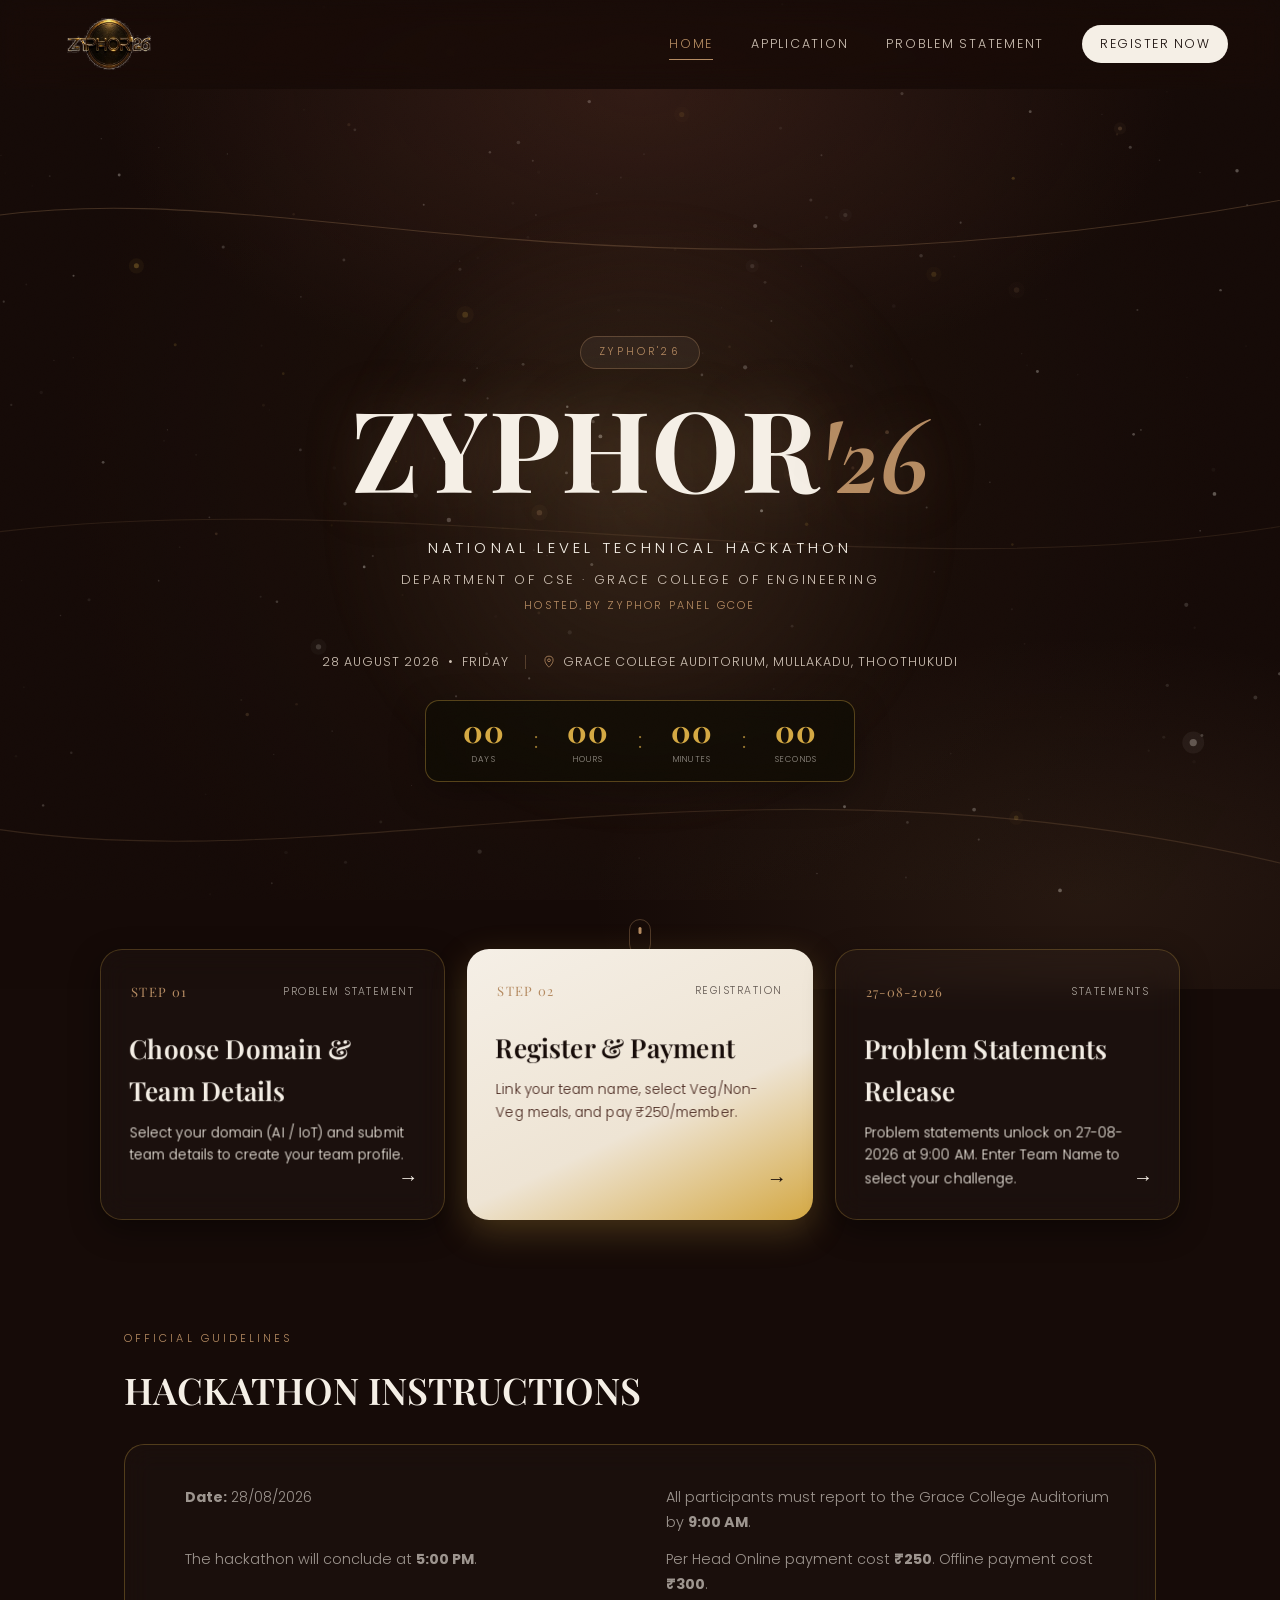
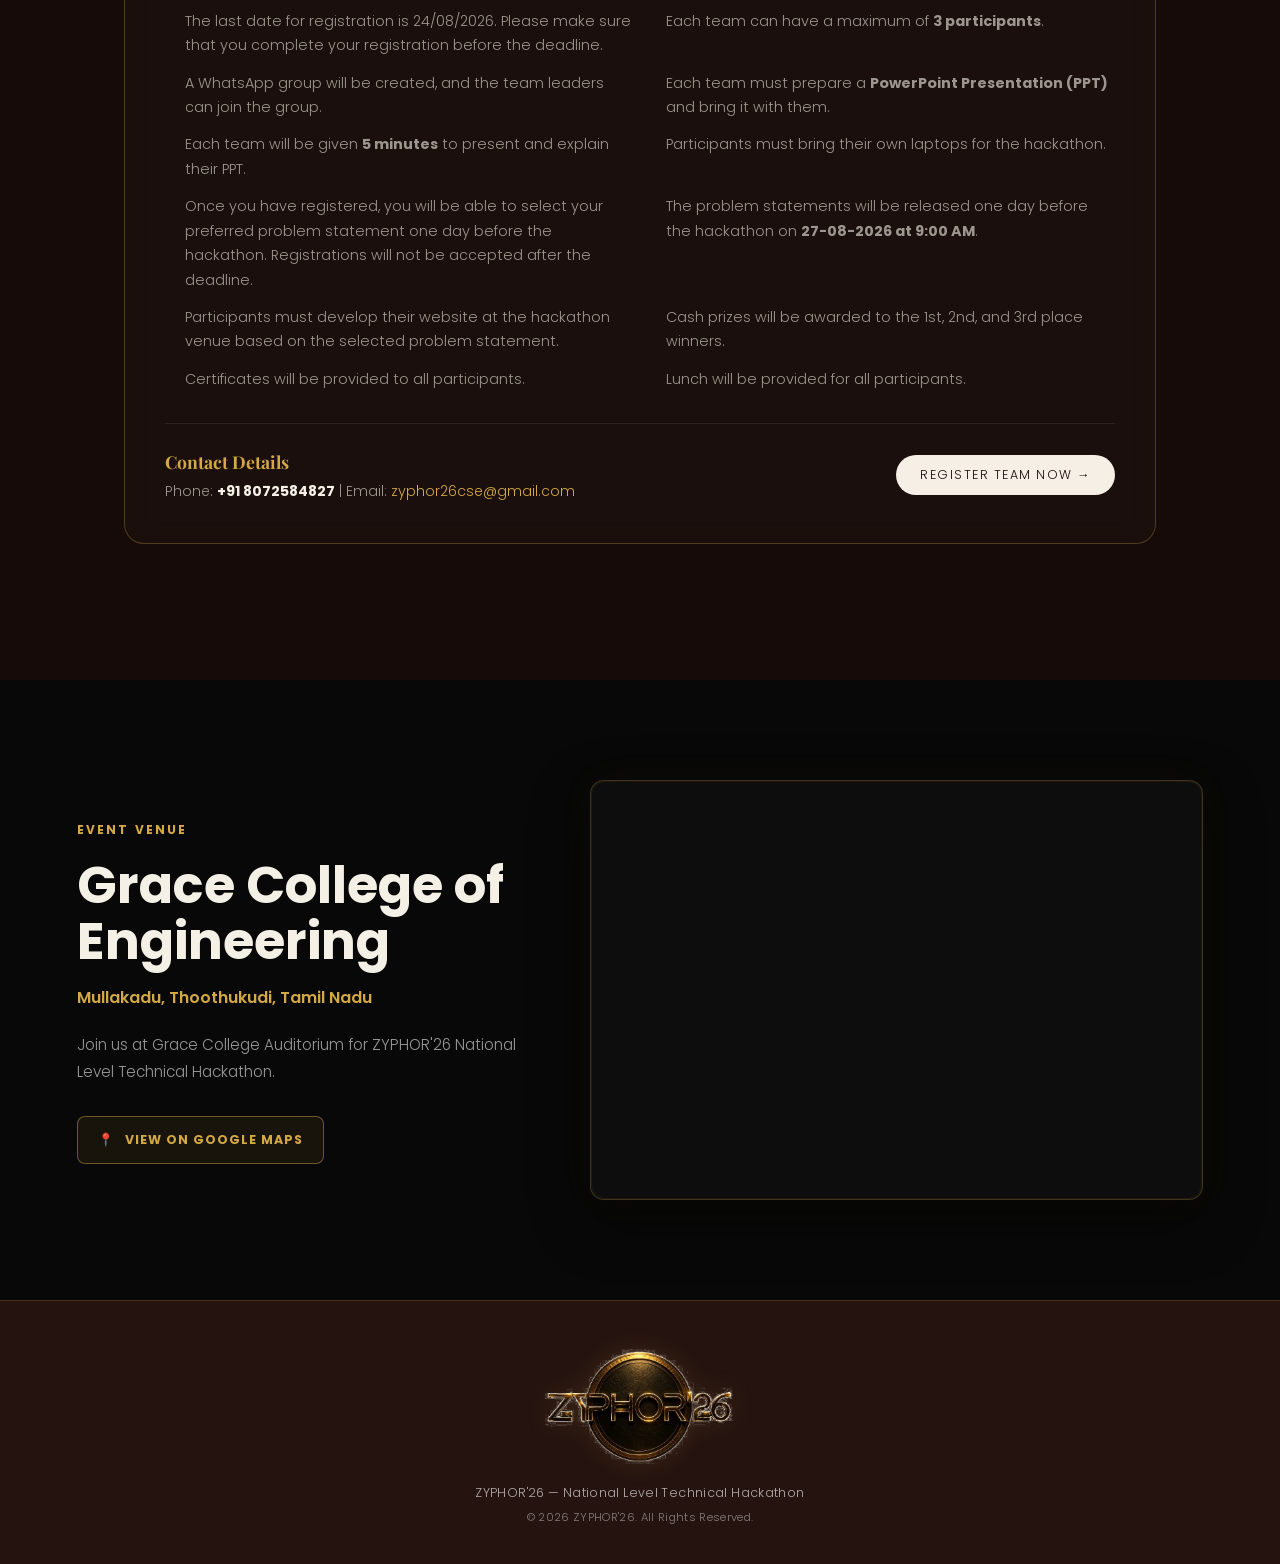
==== commit c6dfbc09: "Update" ====
--- a/index.html
+++ b/index.html
@@ -107,7 +107,7 @@
   <!-- ================= ACTION CARDS ================= -->
   <section class="action-section reveal">
     <div class="action-grid" style="grid-template-columns: repeat(auto-fit, minmax(280px, 1fr));">
-      <a href="problem-statement.html" class="action-card action-card--outline">
+      <a href="application.html" class="action-card action-card--outline">
         <div class="action-card-top">
           <span class="action-eyebrow">STEP 01</span>
           <span class="action-tag">Problem Statement</span>
@@ -127,7 +127,7 @@
         <span class="action-arrow" aria-hidden="true">&rarr;</span>
       </a>
 
-      <a href="statement.html" class="action-card action-card--outline">
+      <a href="problem-statement.html" class="action-card action-card--outline">
         <div class="action-card-top">
           <span class="action-eyebrow">27-08-2026</span>
           <span class="action-tag">Statements</span>
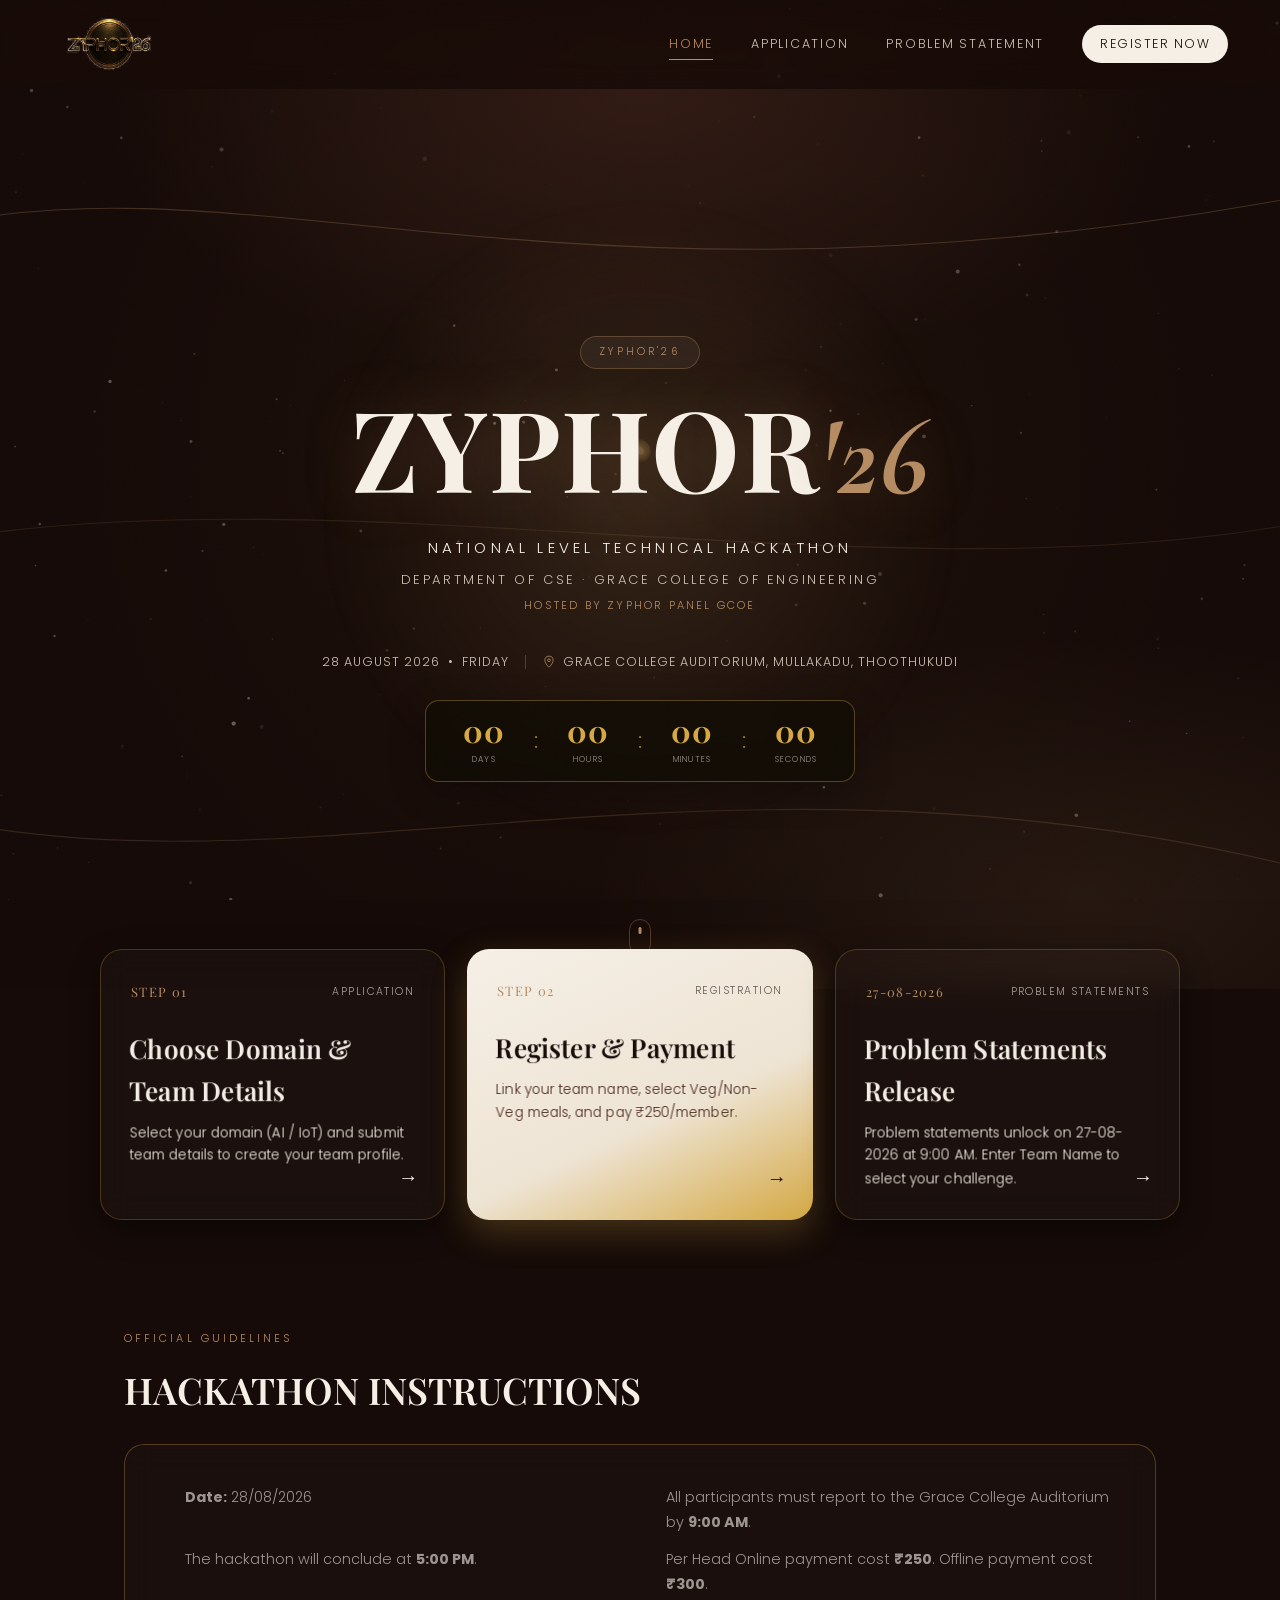
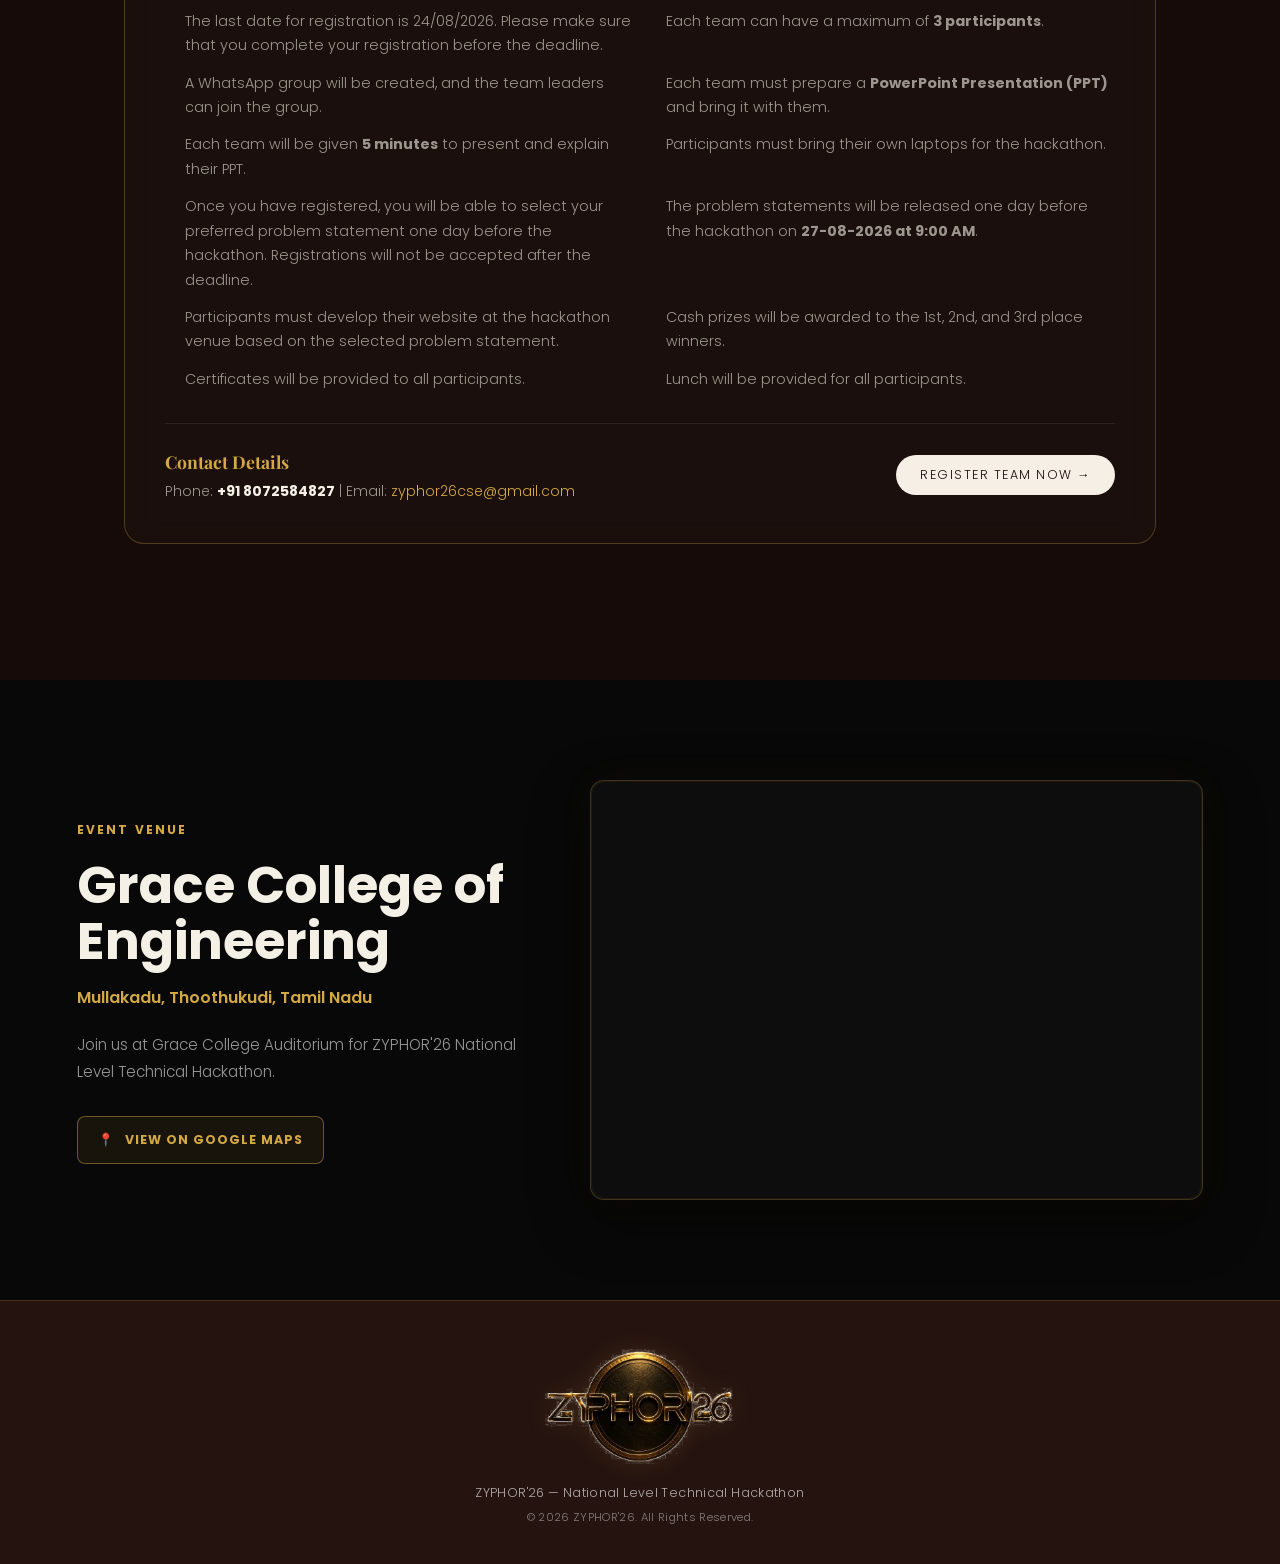
==== commit 71518fe1: "home" ====
--- a/index.html
+++ b/index.html
@@ -110,7 +110,7 @@
       <a href="application.html" class="action-card action-card--outline">
         <div class="action-card-top">
           <span class="action-eyebrow">STEP 01</span>
-          <span class="action-tag">Problem Statement</span>
+          <span class="action-tag">Application</span>
         </div>
         <h3>Choose Domain &amp; Team Details</h3>
         <p>Select your domain (AI / IoT) and submit team details to create your team profile.</p>
@@ -130,7 +130,7 @@
       <a href="problem-statement.html" class="action-card action-card--outline">
         <div class="action-card-top">
           <span class="action-eyebrow">27-08-2026</span>
-          <span class="action-tag">Statements</span>
+          <span class="action-tag"> Problem Statements</span>
         </div>
         <h3>Problem Statements Release</h3>
         <p>Problem statements unlock on 27-08-2026 at 9:00 AM. Enter Team Name to select your challenge.</p>
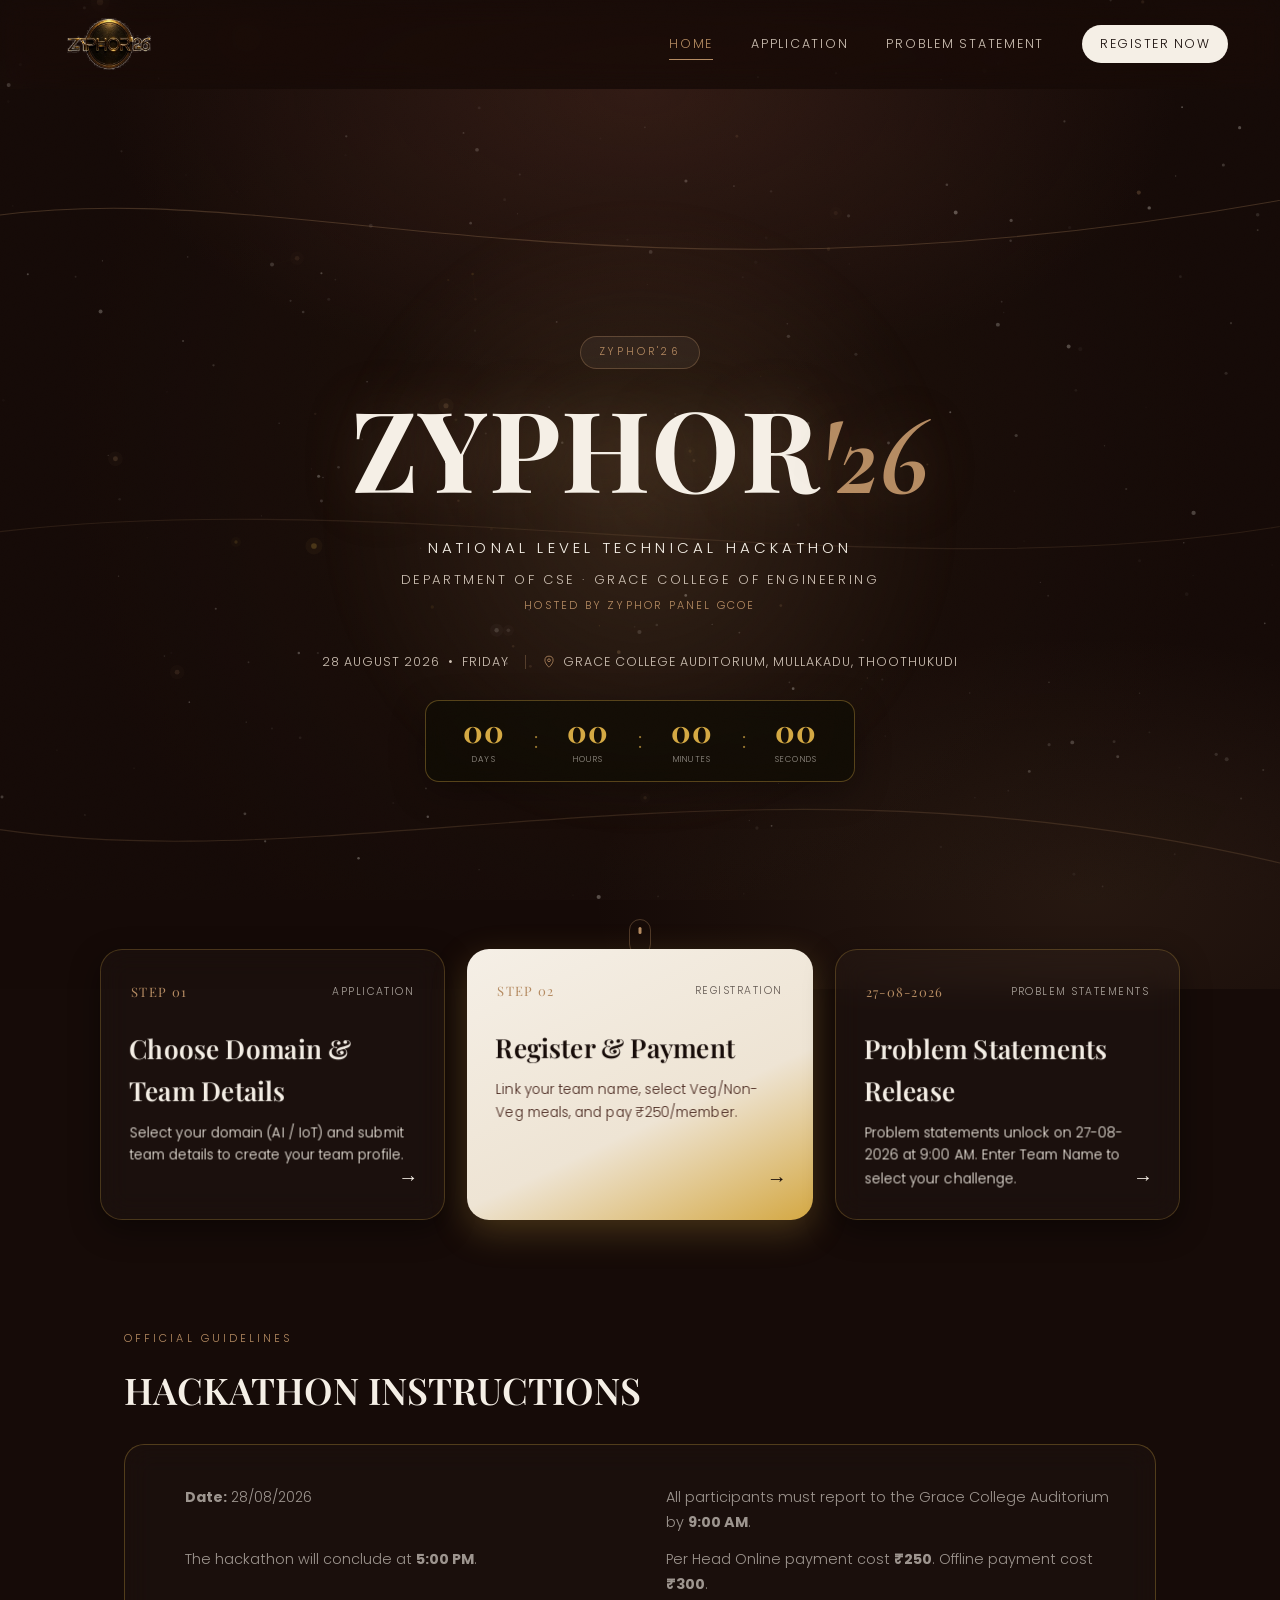
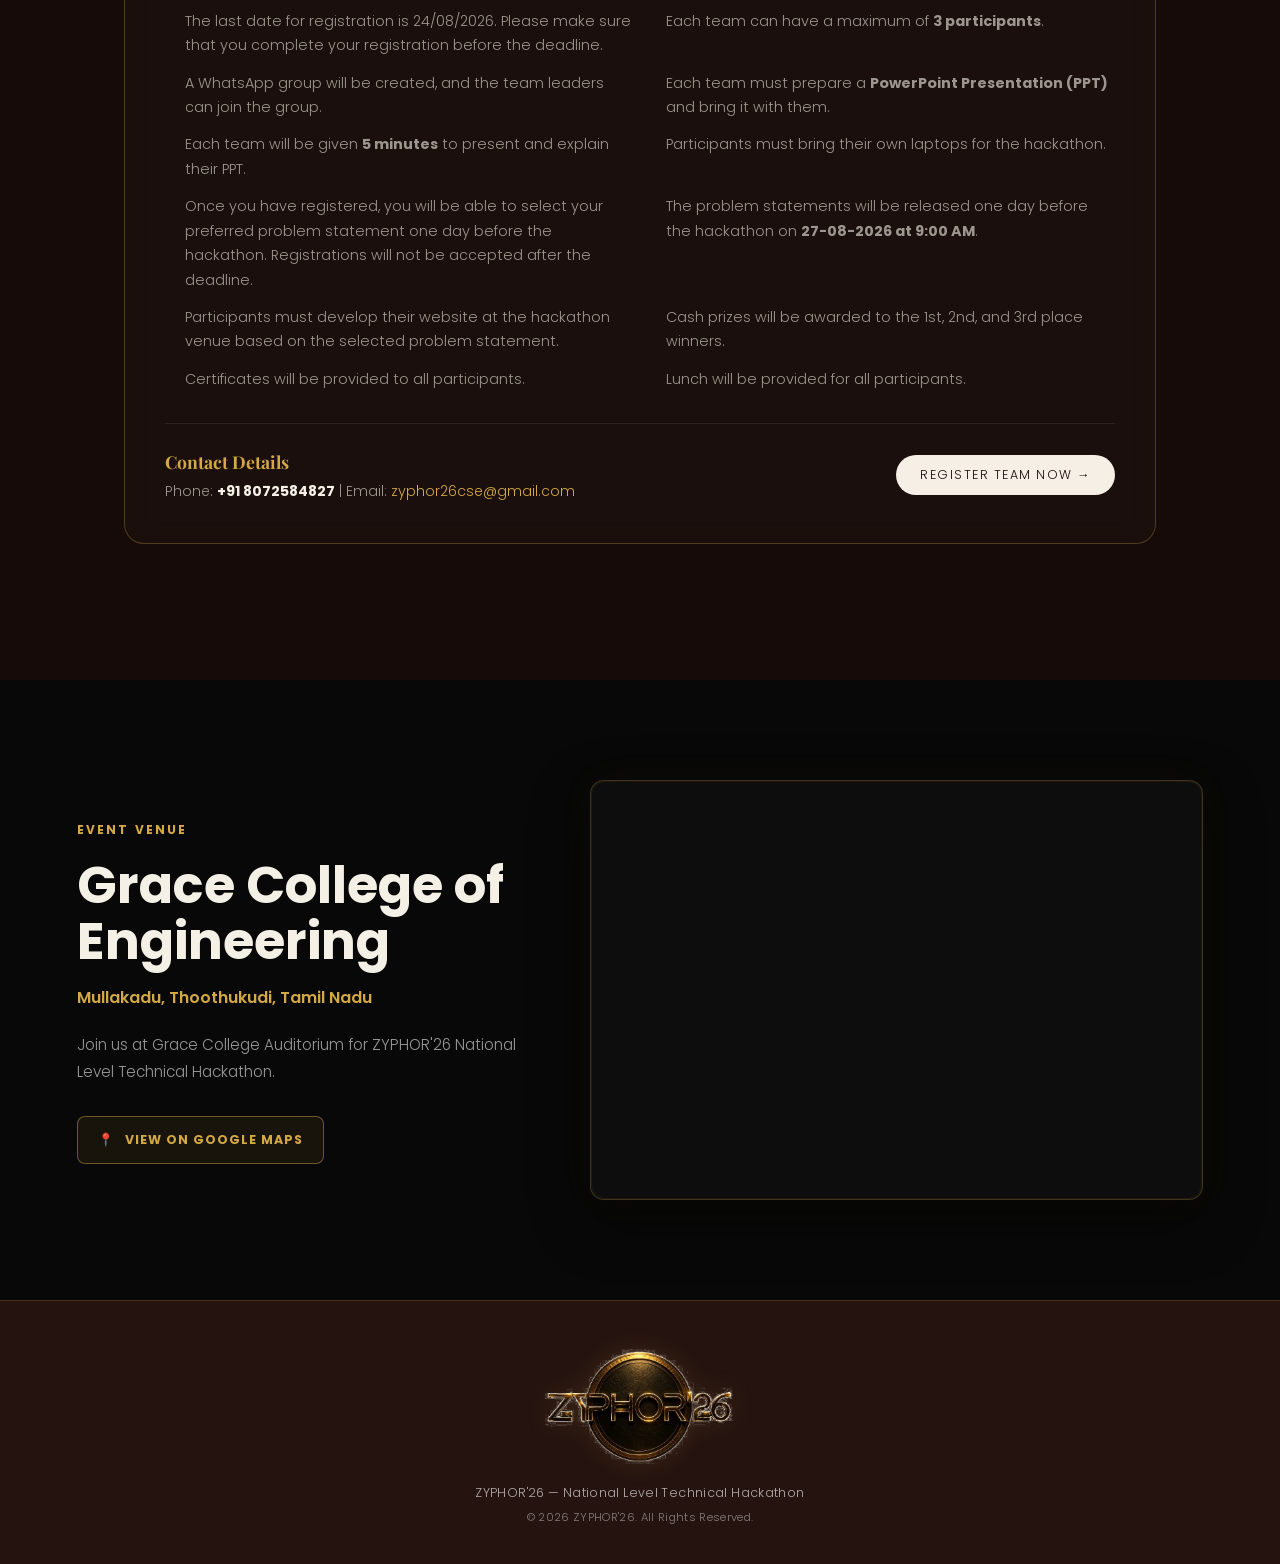
==== commit df545468: "favicon" ====
--- a/index.html
+++ b/index.html
@@ -1,308 +1,442 @@
-<!DOCTYPE html>
+<!doctype html>
 <html lang="en">
-
-<head>
-  <meta charset="UTF-8" />
-  <meta name="viewport" content="width=device-width, initial-scale=1.0" />
-  <title>ZYPHOR'26 — Technical Hackathon | Grace College of Engineering</title>
-  <meta name="description"
-    content="ZYPHOR'26 — a national-level technical hackathon hosted by Zyphor Panel GCOE, Grace College of Engineering, Mullakadu, Thoothukudi." />
-  <link rel="preconnect" href="https://fonts.googleapis.com">
-  <link rel="preconnect" href="https://fonts.gstatic.com" crossorigin>
-  <link
-    href="https://fonts.googleapis.com/css2?family=Playfair+Display:ital,wght@0,500;0,600;0,700;1,500&family=Cormorant+Garamond:ital,wght@0,500;1,500&family=Poppins:wght@300;400;500;600;700&display=swap"
-    rel="stylesheet">
-  <link rel="stylesheet" href="style.css">
-</head>
-
-<body>
-
-  <!-- 3D Galaxy Canvas Element -->
-  <canvas id="galaxyCanvas"></canvas>
-  <div class="grain-overlay" aria-hidden="true"></div>
-
-  <!-- ================= HEADER ================= -->
-  <header class="site-header" id="siteHeader">
-    <div class="header-inner">
-      <a href="index.html" class="site-logo" aria-label="ZYPHOR'26 Home">
-        <img src="images/logo-transparent.png" alt="ZYPHOR'26" class="site-logo-img">
-      </a>
-
-      <nav class="main-nav" id="mainNav">
-        <a href="index.html" class="nav-link nav-link--active">Home</a>
-        <a href="application.html" class="nav-link">Application</a>
-        <a href="problem-statement.html" class="nav-link"> problem Statement</a>
-        <a href="register.html" class="nav-link nav-link--cta">Register Now</a>
-      </nav>
-
-      <button class="nav-toggle" id="navToggle" aria-label="Toggle navigation" aria-expanded="false">
-        <span></span><span></span><span></span>
-      </button>
-    </div>
-  </header>
-
-  <!-- ================= HERO ================= -->
-  <section class="hero" id="top">
-    <div class="hero-bg" aria-hidden="true">
-      <svg class="hero-lines" viewBox="0 0 1200 800" preserveAspectRatio="none">
-        <path class="line line-1" d="M-50,120 C 250,60 550,220 1250,90" />
-        <path class="line line-2" d="M-50,650 C 300,720 700,560 1250,700" />
-        <path class="line line-3" d="M-50,400 C 350,340 850,460 1250,380" />
-      </svg>
-      <div class="hero-glow"></div>
-    </div>
-
-    <div class="hero-content reveal">
-      <div class="hero-logo" aria-label="ZYPHOR'26 logo">
-        <span class="hero-logo-mark">ZYPHOR'26</span>
-      </div>
-
-      <h1 class="hero-title">ZYPHOR<span class="hero-title-accent">'26</span></h1>
-
-      <p class="hero-tagline">NATIONAL LEVEL TECHNICAL HACKATHON</p>
-      <p class="hero-sub">DEPARTMENT OF CSE &middot; GRACE COLLEGE OF ENGINEERING</p>
-      <p class="hero-host">HOSTED BY ZYPHOR PANEL GCOE</p>
-
-      <div class="hero-meta">
-        <span class="hero-date">28 AUGUST 2026 &nbsp;&bull;&nbsp; FRIDAY</span>
-        <span class="hero-divider" aria-hidden="true"></span>
-        <span class="hero-venue">
-          <svg class="pin-icon" viewBox="0 0 24 24" fill="none" aria-hidden="true">
-            <path d="M12 21s7-6.2 7-12a7 7 0 1 0-14 0c0 5.8 7 12 7 12Z" stroke="currentColor" stroke-width="1.4" />
-            <circle cx="12" cy="9" r="2.4" stroke="currentColor" stroke-width="1.4" />
-          </svg>
-          GRACE COLLEGE AUDITORIUM, MULLAKADU, THOOTHUKUDI
-        </span>
-      </div>
-
-      <!-- Event countdown: intentionally placed BELOW the event details -->
-      <div class="home-countdown" id="homeCountdown" aria-label="Countdown to ZYPHOR'26">
-        <div class="home-countdown-unit">
-          <strong id="homeDays">00</strong>
-          <span>DAYS</span>
-        </div>
-        <div class="home-countdown-sep">:</div>
-        <div class="home-countdown-unit">
-          <strong id="homeHours">00</strong>
-          <span>HOURS</span>
-        </div>
-        <div class="home-countdown-sep">:</div>
-        <div class="home-countdown-unit">
-          <strong id="homeMinutes">00</strong>
-          <span>MINUTES</span>
-        </div>
-        <div class="home-countdown-sep">:</div>
-        <div class="home-countdown-unit">
-          <strong id="homeSeconds">00</strong>
-          <span>SECONDS</span>
-        </div>
-      </div>
-    </div>
-
-    <div class="scroll-cue reveal" aria-hidden="true">
-      <span></span>
-    </div>
-  </section>
-
-  <!-- ================= ACTION CARDS ================= -->
-  <section class="action-section reveal">
-    <div class="action-grid" style="grid-template-columns: repeat(auto-fit, minmax(280px, 1fr));">
-      <a href="application.html" class="action-card action-card--outline">
-        <div class="action-card-top">
-          <span class="action-eyebrow">STEP 01</span>
-          <span class="action-tag">Application</span>
-        </div>
-        <h3>Choose Domain &amp; Team Details</h3>
-        <p>Select your domain (AI / IoT) and submit team details to create your team profile.</p>
-        <span class="action-arrow" aria-hidden="true">&rarr;</span>
-      </a>
-
-      <a href="register.html" class="action-card action-card--solid">
-        <div class="action-card-top">
-          <span class="action-eyebrow">STEP 02</span>
-          <span class="action-tag">Registration</span>
-        </div>
-        <h3>Register &amp; Payment</h3>
-        <p>Link your team name, select Veg/Non-Veg meals, and pay ₹250/member.</p>
-        <span class="action-arrow" aria-hidden="true">&rarr;</span>
-      </a>
-
-      <a href="problem-statement.html" class="action-card action-card--outline">
-        <div class="action-card-top">
-          <span class="action-eyebrow">27-08-2026</span>
-          <span class="action-tag"> Problem Statements</span>
-        </div>
-        <h3>Problem Statements Release</h3>
-        <p>Problem statements unlock on 27-08-2026 at 9:00 AM. Enter Team Name to select your challenge.</p>
-        <span class="action-arrow" aria-hidden="true">&rarr;</span>
-      </a>
-    </div>
-  </section>
-
-  <!-- ================= HACKATHON INSTRUCTIONS ================= -->
-  <main class="participate-page">
-
-    <section class="about-section reveal">
-      <p class="eyebrow">Official Guidelines</p>
-      <h3 class="section-title">HACKATHON INSTRUCTIONS</h3>
+  <head>
+    <meta charset="UTF-8" />
+    <meta name="viewport" content="width=device-width, initial-scale=1.0" />
+    <title>
+      ZYPHOR'26 — Technical Hackathon | Grace College of Engineering
+    </title>
+    <link rel="icon" type="image/png" href="images/favicon.png" />
+    <meta
+      name="description"
+      content="ZYPHOR'26 — a national-level technical hackathon hosted by Zyphor Panel GCOE, Grace College of Engineering, Mullakadu, Thoothukudi."
+    />
+    <link rel="preconnect" href="https://fonts.googleapis.com" />
+    <link rel="preconnect" href="https://fonts.gstatic.com" crossorigin />
+    <link
+      href="https://fonts.googleapis.com/css2?family=Playfair+Display:ital,wght@0,500;0,600;0,700;1,500&family=Cormorant+Garamond:ital,wght@0,500;1,500&family=Poppins:wght@300;400;500;600;700&display=swap"
+      rel="stylesheet"
+    />
+    <link rel="stylesheet" href="style.css" />
+  </head>
+
+  <body>
+    <!-- 3D Galaxy Canvas Element -->
+    <canvas id="galaxyCanvas"></canvas>
+    <div class="grain-overlay" aria-hidden="true"></div>
+
+    <!-- ================= HEADER ================= -->
+    <header class="site-header" id="siteHeader">
+      <div class="header-inner">
+        <a href="index.html" class="site-logo" aria-label="ZYPHOR'26 Home">
+          <img
+            src="images/logo-transparent.png"
+            alt="ZYPHOR'26"
+            class="site-logo-img"
+          />
+        </a>
+
+        <nav class="main-nav" id="mainNav">
+          <a href="index.html" class="nav-link nav-link--active">Home</a>
+          <a href="application.html" class="nav-link">Application</a>
+          <a href="problem-statement.html" class="nav-link">
+            problem Statement</a
+          >
+          <a href="register.html" class="nav-link nav-link--cta"
+            >Register Now</a
+          >
+        </nav>
+
+        <button
+          class="nav-toggle"
+          id="navToggle"
+          aria-label="Toggle navigation"
+          aria-expanded="false"
+        >
+          <span></span><span></span><span></span>
+        </button>
+      </div>
+    </header>
+
+    <!-- ================= HERO ================= -->
+    <section class="hero" id="top">
+      <div class="hero-bg" aria-hidden="true">
+        <svg
+          class="hero-lines"
+          viewBox="0 0 1200 800"
+          preserveAspectRatio="none"
+        >
+          <path class="line line-1" d="M-50,120 C 250,60 550,220 1250,90" />
+          <path class="line line-2" d="M-50,650 C 300,720 700,560 1250,700" />
+          <path class="line line-3" d="M-50,400 C 350,340 850,460 1250,380" />
+        </svg>
+        <div class="hero-glow"></div>
+      </div>
+
+      <div class="hero-content reveal">
+        <div class="hero-logo" aria-label="ZYPHOR'26 logo">
+          <span class="hero-logo-mark">ZYPHOR'26</span>
+        </div>
+
+        <h1 class="hero-title">
+          ZYPHOR<span class="hero-title-accent">'26</span>
+        </h1>
+
+        <p class="hero-tagline">NATIONAL LEVEL TECHNICAL HACKATHON</p>
+        <p class="hero-sub">
+          DEPARTMENT OF CSE &middot; GRACE COLLEGE OF ENGINEERING
+        </p>
+        <p class="hero-host">HOSTED BY ZYPHOR PANEL GCOE</p>
+
+        <div class="hero-meta">
+          <span class="hero-date"
+            >28 AUGUST 2026 &nbsp;&bull;&nbsp; FRIDAY</span
+          >
+          <span class="hero-divider" aria-hidden="true"></span>
+          <span class="hero-venue">
+            <svg
+              class="pin-icon"
+              viewBox="0 0 24 24"
+              fill="none"
+              aria-hidden="true"
+            >
+              <path
+                d="M12 21s7-6.2 7-12a7 7 0 1 0-14 0c0 5.8 7 12 7 12Z"
+                stroke="currentColor"
+                stroke-width="1.4"
+              />
+              <circle
+                cx="12"
+                cy="9"
+                r="2.4"
+                stroke="currentColor"
+                stroke-width="1.4"
+              />
+            </svg>
+            GRACE COLLEGE AUDITORIUM, MULLAKADU, THOOTHUKUDI
+          </span>
+        </div>
+
+        <!-- Event countdown: intentionally placed BELOW the event details -->
+        <div
+          class="home-countdown"
+          id="homeCountdown"
+          aria-label="Countdown to ZYPHOR'26"
+        >
+          <div class="home-countdown-unit">
+            <strong id="homeDays">00</strong>
+            <span>DAYS</span>
+          </div>
+          <div class="home-countdown-sep">:</div>
+          <div class="home-countdown-unit">
+            <strong id="homeHours">00</strong>
+            <span>HOURS</span>
+          </div>
+          <div class="home-countdown-sep">:</div>
+          <div class="home-countdown-unit">
+            <strong id="homeMinutes">00</strong>
+            <span>MINUTES</span>
+          </div>
+          <div class="home-countdown-sep">:</div>
+          <div class="home-countdown-unit">
+            <strong id="homeSeconds">00</strong>
+            <span>SECONDS</span>
+          </div>
+        </div>
+      </div>
+
+      <div class="scroll-cue reveal" aria-hidden="true">
+        <span></span>
+      </div>
+    </section>
+
+    <!-- ================= ACTION CARDS ================= -->
+    <section class="action-section reveal">
       <div
-        style="background: rgba(255,255,255,0.02); border: 1px solid rgba(212,168,67,0.3); border-radius: 20px; padding: 2.5rem; margin-top: 1.5rem; backdrop-filter: blur(14px);">
-        <ul
-          style="display: grid; grid-template-columns: repeat(auto-fit, minmax(320px, 1fr)); gap: 0.8rem 2rem; color: var(--cream-60); font-size: 0.9rem; line-height: 1.7; padding-left: 1.25rem;">
-          <li><strong>Date:</strong> 28/08/2026</li>
-          <li>All participants must report to the Grace College Auditorium by <strong>9:00 AM</strong>.</li>
-          <li>The hackathon will conclude at <strong>5:00 PM</strong>.</li>
-          <li>Per Head Online payment cost <strong>₹250</strong>. Offline payment cost <strong>₹300</strong>.</li>
-          <li>The last date for registration is 24/08/2026. Please make sure that you complete your registration before the deadline.</li>
-          <li>Each team can have a maximum of <strong>3 participants</strong>.</li>
-          <li>A WhatsApp group will be created, and the team leaders can join the group.</li>
-          <li>Each team must prepare a <strong>PowerPoint Presentation (PPT)</strong> and bring it with them.</li>
-          <li>Each team will be given <strong>5 minutes</strong> to present and explain their PPT.</li>
-          <li>Participants must bring their own laptops for the hackathon.</li>
-          <li>Once you have registered, you will be able to select your preferred problem statement one day before the hackathon. Registrations will not be accepted after the deadline.</li>
-          <li>The problem statements will be released one day before the hackathon on <strong>27-08-2026 at 9:00
-              AM</strong>.</li>
-          <li>Participants must develop their website at the hackathon venue based on the selected problem statement.
-          </li>
-          <li>Cash prizes will be awarded to the 1st, 2nd, and 3rd place winners.</li>
-          <li>Certificates will be provided to all participants.</li>
-          <li>Lunch will be provided for all participants.</li>
-        </ul>
-
+        class="action-grid"
+        style="grid-template-columns: repeat(auto-fit, minmax(280px, 1fr))"
+      >
+        <a href="application.html" class="action-card action-card--outline">
+          <div class="action-card-top">
+            <span class="action-eyebrow">STEP 01</span>
+            <span class="action-tag">Application</span>
+          </div>
+          <h3>Choose Domain &amp; Team Details</h3>
+          <p>
+            Select your domain (AI / IoT) and submit team details to create your
+            team profile.
+          </p>
+          <span class="action-arrow" aria-hidden="true">&rarr;</span>
+        </a>
+
+        <a href="register.html" class="action-card action-card--solid">
+          <div class="action-card-top">
+            <span class="action-eyebrow">STEP 02</span>
+            <span class="action-tag">Registration</span>
+          </div>
+          <h3>Register &amp; Payment</h3>
+          <p>
+            Link your team name, select Veg/Non-Veg meals, and pay ₹250/member.
+          </p>
+          <span class="action-arrow" aria-hidden="true">&rarr;</span>
+        </a>
+
+        <a
+          href="problem-statement.html"
+          class="action-card action-card--outline"
+        >
+          <div class="action-card-top">
+            <span class="action-eyebrow">27-08-2026</span>
+            <span class="action-tag"> Problem Statements</span>
+          </div>
+          <h3>Problem Statements Release</h3>
+          <p>
+            Problem statements unlock on 27-08-2026 at 9:00 AM. Enter Team Name
+            to select your challenge.
+          </p>
+          <span class="action-arrow" aria-hidden="true">&rarr;</span>
+        </a>
+      </div>
+    </section>
+
+    <!-- ================= HACKATHON INSTRUCTIONS ================= -->
+    <main class="participate-page">
+      <section class="about-section reveal">
+        <p class="eyebrow">Official Guidelines</p>
+        <h3 class="section-title">HACKATHON INSTRUCTIONS</h3>
         <div
-          style="margin-top: 2rem; padding-top: 1.5rem; border-top: 1px solid rgba(255,255,255,0.08); display: flex; justify-content: space-between; align-items: center; flex-wrap: wrap; gap: 1rem;">
-          <div>
-            <h4
-              style="font-family: var(--font-display); font-size: 1.1rem; color: var(--gold); margin-bottom: 0.25rem;">
-              Contact Details</h4>
-            <p style="font-size: 0.88rem; color: var(--cream-60); margin: 0;">Phone: <strong
-                style="color: var(--cream);">+91 8072584827</strong> | Email: <a href="mailto:zyphor26cse@gmail.com"
-                style="color: var(--gold);">zyphor26cse@gmail.com</a></p>
-          </div>
-          <a href="register.html" class="nav-link nav-link--cta" style="padding: 10px 24px;">Register Team Now
-            &rarr;</a>
-        </div>
-      </div>
-    </section>
-
-  </main>
-
-  <!-- =========================================================
+          style="
+            background: rgba(255, 255, 255, 0.02);
+            border: 1px solid rgba(212, 168, 67, 0.3);
+            border-radius: 20px;
+            padding: 2.5rem;
+            margin-top: 1.5rem;
+            backdrop-filter: blur(14px);
+          "
+        >
+          <ul
+            style="
+              display: grid;
+              grid-template-columns: repeat(auto-fit, minmax(320px, 1fr));
+              gap: 0.8rem 2rem;
+              color: var(--cream-60);
+              font-size: 0.9rem;
+              line-height: 1.7;
+              padding-left: 1.25rem;
+            "
+          >
+            <li><strong>Date:</strong> 28/08/2026</li>
+            <li>
+              All participants must report to the Grace College Auditorium by
+              <strong>9:00 AM</strong>.
+            </li>
+            <li>The hackathon will conclude at <strong>5:00 PM</strong>.</li>
+            <li>
+              Per Head Online payment cost <strong>₹250</strong>. Offline
+              payment cost <strong>₹300</strong>.
+            </li>
+            <li>
+              The last date for registration is 24/08/2026. Please make sure
+              that you complete your registration before the deadline.
+            </li>
+            <li>
+              Each team can have a maximum of <strong>3 participants</strong>.
+            </li>
+            <li>
+              A WhatsApp group will be created, and the team leaders can join
+              the group.
+            </li>
+            <li>
+              Each team must prepare a
+              <strong>PowerPoint Presentation (PPT)</strong> and bring it with
+              them.
+            </li>
+            <li>
+              Each team will be given <strong>5 minutes</strong> to present and
+              explain their PPT.
+            </li>
+            <li>
+              Participants must bring their own laptops for the hackathon.
+            </li>
+            <li>
+              Once you have registered, you will be able to select your
+              preferred problem statement one day before the hackathon.
+              Registrations will not be accepted after the deadline.
+            </li>
+            <li>
+              The problem statements will be released one day before the
+              hackathon on <strong>27-08-2026 at 9:00 AM</strong>.
+            </li>
+            <li>
+              Participants must develop their website at the hackathon venue
+              based on the selected problem statement.
+            </li>
+            <li>
+              Cash prizes will be awarded to the 1st, 2nd, and 3rd place
+              winners.
+            </li>
+            <li>Certificates will be provided to all participants.</li>
+            <li>Lunch will be provided for all participants.</li>
+          </ul>
+
+          <div
+            style="
+              margin-top: 2rem;
+              padding-top: 1.5rem;
+              border-top: 1px solid rgba(255, 255, 255, 0.08);
+              display: flex;
+              justify-content: space-between;
+              align-items: center;
+              flex-wrap: wrap;
+              gap: 1rem;
+            "
+          >
+            <div>
+              <h4
+                style="
+                  font-family: var(--font-display);
+                  font-size: 1.1rem;
+                  color: var(--gold);
+                  margin-bottom: 0.25rem;
+                "
+              >
+                Contact Details
+              </h4>
+              <p style="font-size: 0.88rem; color: var(--cream-60); margin: 0">
+                Phone:
+                <strong style="color: var(--cream)">+91 8072584827</strong> |
+                Email:
+                <a
+                  href="mailto:zyphor26cse@gmail.com"
+                  style="color: var(--gold)"
+                  >zyphor26cse@gmail.com</a
+                >
+              </p>
+            </div>
+            <a
+              href="register.html"
+              class="nav-link nav-link--cta"
+              style="padding: 10px 24px"
+              >Register Team Now &rarr;</a
+            >
+          </div>
+        </div>
+      </section>
+    </main>
+
+    <!-- =========================================================
      ZYPHOR'26 — VENUE / LOCATION
      ========================================================= -->
 
-<section class="venue-section" id="venue">
-
-    <div class="venue-container">
-
+    <section class="venue-section" id="venue">
+      <div class="venue-container">
         <div class="venue-content">
-
-            <span class="venue-label">EVENT VENUE</span>
-
-            <h2>
-                Grace College of Engineering
-            </h2>
-
-            <p class="venue-address">
-                Mullakadu, Thoothukudi, Tamil Nadu
-            </p>
-
-            <p class="venue-description">
-                Join us at Grace College Auditorium for
-                ZYPHOR'26 National Level Technical Hackathon.
-            </p>
-
-            <a
-                href="https://www.google.com/maps/place/Grace+College+of+Engineering/@8.723915,78.1060868,17z/data=!3m1!4b1!4m6!3m5!1s0x3b03f2088748fd11:0xbed9dd387c1ef85f!8m2!3d8.723915!4d78.1086617!16s%2Fg%2F11r8l4gm2?entry=ttu"
-                target="_blank"
-                rel="noopener noreferrer"
-                class="venue-map-btn"
-            >
-                <span>📍</span>
-                VIEW ON GOOGLE MAPS
-            </a>
-
+          <span class="venue-label">EVENT VENUE</span>
+
+          <h2>Grace College of Engineering</h2>
+
+          <p class="venue-address">Mullakadu, Thoothukudi, Tamil Nadu</p>
+
+          <p class="venue-description">
+            Join us at Grace College Auditorium for ZYPHOR'26 National Level
+            Technical Hackathon.
+          </p>
+
+          <a
+            href="https://www.google.com/maps/place/Grace+College+of+Engineering/@8.723915,78.1060868,17z/data=!3m1!4b1!4m6!3m5!1s0x3b03f2088748fd11:0xbed9dd387c1ef85f!8m2!3d8.723915!4d78.1086617!16s%2Fg%2F11r8l4gm2?entry=ttu"
+            target="_blank"
+            rel="noopener noreferrer"
+            class="venue-map-btn"
+          >
+            <span>📍</span>
+            VIEW ON GOOGLE MAPS
+          </a>
         </div>
 
         <div class="venue-map">
-
-            <iframe
-                src="https://www.google.com/maps?q=8.723915,78.1086617&z=17&output=embed"
-                loading="lazy"
-                allowfullscreen
-                referrerpolicy="no-referrer-when-downgrade">
-            </iframe>
-
-            <div class="map-overlay"></div>
-
-        </div>
-
-    </div>
-
-</section>
-
-  <!-- ================= FOOTER ================= -->
-  <footer class="site-footer">
-    <div class="footer-logo">
-        <img src="images/logo-transparent.png" alt="ZYPHOR'26">
-    </div>
-
-    <p>ZYPHOR'26 — National Level Technical Hackathon</p>
-    <p>© 2026 ZYPHOR'26. All Rights Reserved.</p>
-</footer>
-
-  <script src="galaxy.js"></script>
-  <script>
-    const siteHeader = document.getElementById("siteHeader");
-    window.addEventListener("scroll", () => {
-      siteHeader.classList.toggle("scrolled", window.scrollY > 12);
-    }, { passive: true });
-
-    const navToggle = document.getElementById("navToggle");
-    const mainNav = document.getElementById("mainNav");
-    navToggle?.addEventListener("click", () => {
-      const open = mainNav.classList.toggle("is-open");
-      navToggle.setAttribute("aria-expanded", String(open));
-    });
-
-    const revealEls = document.querySelectorAll(".reveal");
-    if (revealEls.length) {
-      const obs = new IntersectionObserver(entries => {
-        entries.forEach(e => {
-          if (e.isIntersecting) {
-            e.target.classList.add("is-visible");
-            obs.unobserve(e.target);
-          }
-        });
-      }, { threshold: 0.12, rootMargin: "0px 0px -40px 0px" });
-      revealEls.forEach(el => obs.observe(el));
-    }
-
-    /* Home event countdown — 28 August 2026, 9:00 AM IST */
-    const homeCountdownTarget = new Date("2026-08-28T09:00:00+05:30").getTime();
-
-    function updateHomeCountdown() {
-      const diff = Math.max(0, homeCountdownTarget - Date.now());
-
-      const days = Math.floor(diff / 86400000);
-      const hours = Math.floor((diff % 86400000) / 3600000);
-      const minutes = Math.floor((diff % 3600000) / 60000);
-      const seconds = Math.floor((diff % 60000) / 1000);
-
-      const set = (id, value) => {
-        const el = document.getElementById(id);
-        if (el) el.textContent = String(value).padStart(2, "0");
-      };
-
-      set("homeDays", days);
-      set("homeHours", hours);
-      set("homeMinutes", minutes);
-      set("homeSeconds", seconds);
-    }
-
-    updateHomeCountdown();
-    setInterval(updateHomeCountdown, 1000);
-  </script>
-</body>
-
-</html>+          <iframe
+            src="https://www.google.com/maps?q=8.723915,78.1086617&z=17&output=embed"
+            loading="lazy"
+            allowfullscreen
+            referrerpolicy="no-referrer-when-downgrade"
+          >
+          </iframe>
+
+          <div class="map-overlay"></div>
+        </div>
+      </div>
+    </section>
+
+    <!-- ================= FOOTER ================= -->
+    <footer class="site-footer">
+      <div class="footer-logo">
+        <img src="images/logo-transparent.png" alt="ZYPHOR'26" />
+      </div>
+
+      <p>ZYPHOR'26 — National Level Technical Hackathon</p>
+      <p>© 2026 ZYPHOR'26. All Rights Reserved.</p>
+    </footer>
+
+    <script src="galaxy.js"></script>
+    <script>
+      const siteHeader = document.getElementById("siteHeader");
+      window.addEventListener(
+        "scroll",
+        () => {
+          siteHeader.classList.toggle("scrolled", window.scrollY > 12);
+        },
+        { passive: true },
+      );
+
+      const navToggle = document.getElementById("navToggle");
+      const mainNav = document.getElementById("mainNav");
+      navToggle?.addEventListener("click", () => {
+        const open = mainNav.classList.toggle("is-open");
+        navToggle.setAttribute("aria-expanded", String(open));
+      });
+
+      const revealEls = document.querySelectorAll(".reveal");
+      if (revealEls.length) {
+        const obs = new IntersectionObserver(
+          (entries) => {
+            entries.forEach((e) => {
+              if (e.isIntersecting) {
+                e.target.classList.add("is-visible");
+                obs.unobserve(e.target);
+              }
+            });
+          },
+          { threshold: 0.12, rootMargin: "0px 0px -40px 0px" },
+        );
+        revealEls.forEach((el) => obs.observe(el));
+      }
+
+      /* Home event countdown — 28 August 2026, 9:00 AM IST */
+      const homeCountdownTarget = new Date(
+        "2026-08-28T09:00:00+05:30",
+      ).getTime();
+
+      function updateHomeCountdown() {
+        const diff = Math.max(0, homeCountdownTarget - Date.now());
+
+        const days = Math.floor(diff / 86400000);
+        const hours = Math.floor((diff % 86400000) / 3600000);
+        const minutes = Math.floor((diff % 3600000) / 60000);
+        const seconds = Math.floor((diff % 60000) / 1000);
+
+        const set = (id, value) => {
+          const el = document.getElementById(id);
+          if (el) el.textContent = String(value).padStart(2, "0");
+        };
+
+        set("homeDays", days);
+        set("homeHours", hours);
+        set("homeMinutes", minutes);
+        set("homeSeconds", seconds);
+      }
+
+      updateHomeCountdown();
+      setInterval(updateHomeCountdown, 1000);
+    </script>
+  </body>
+</html>
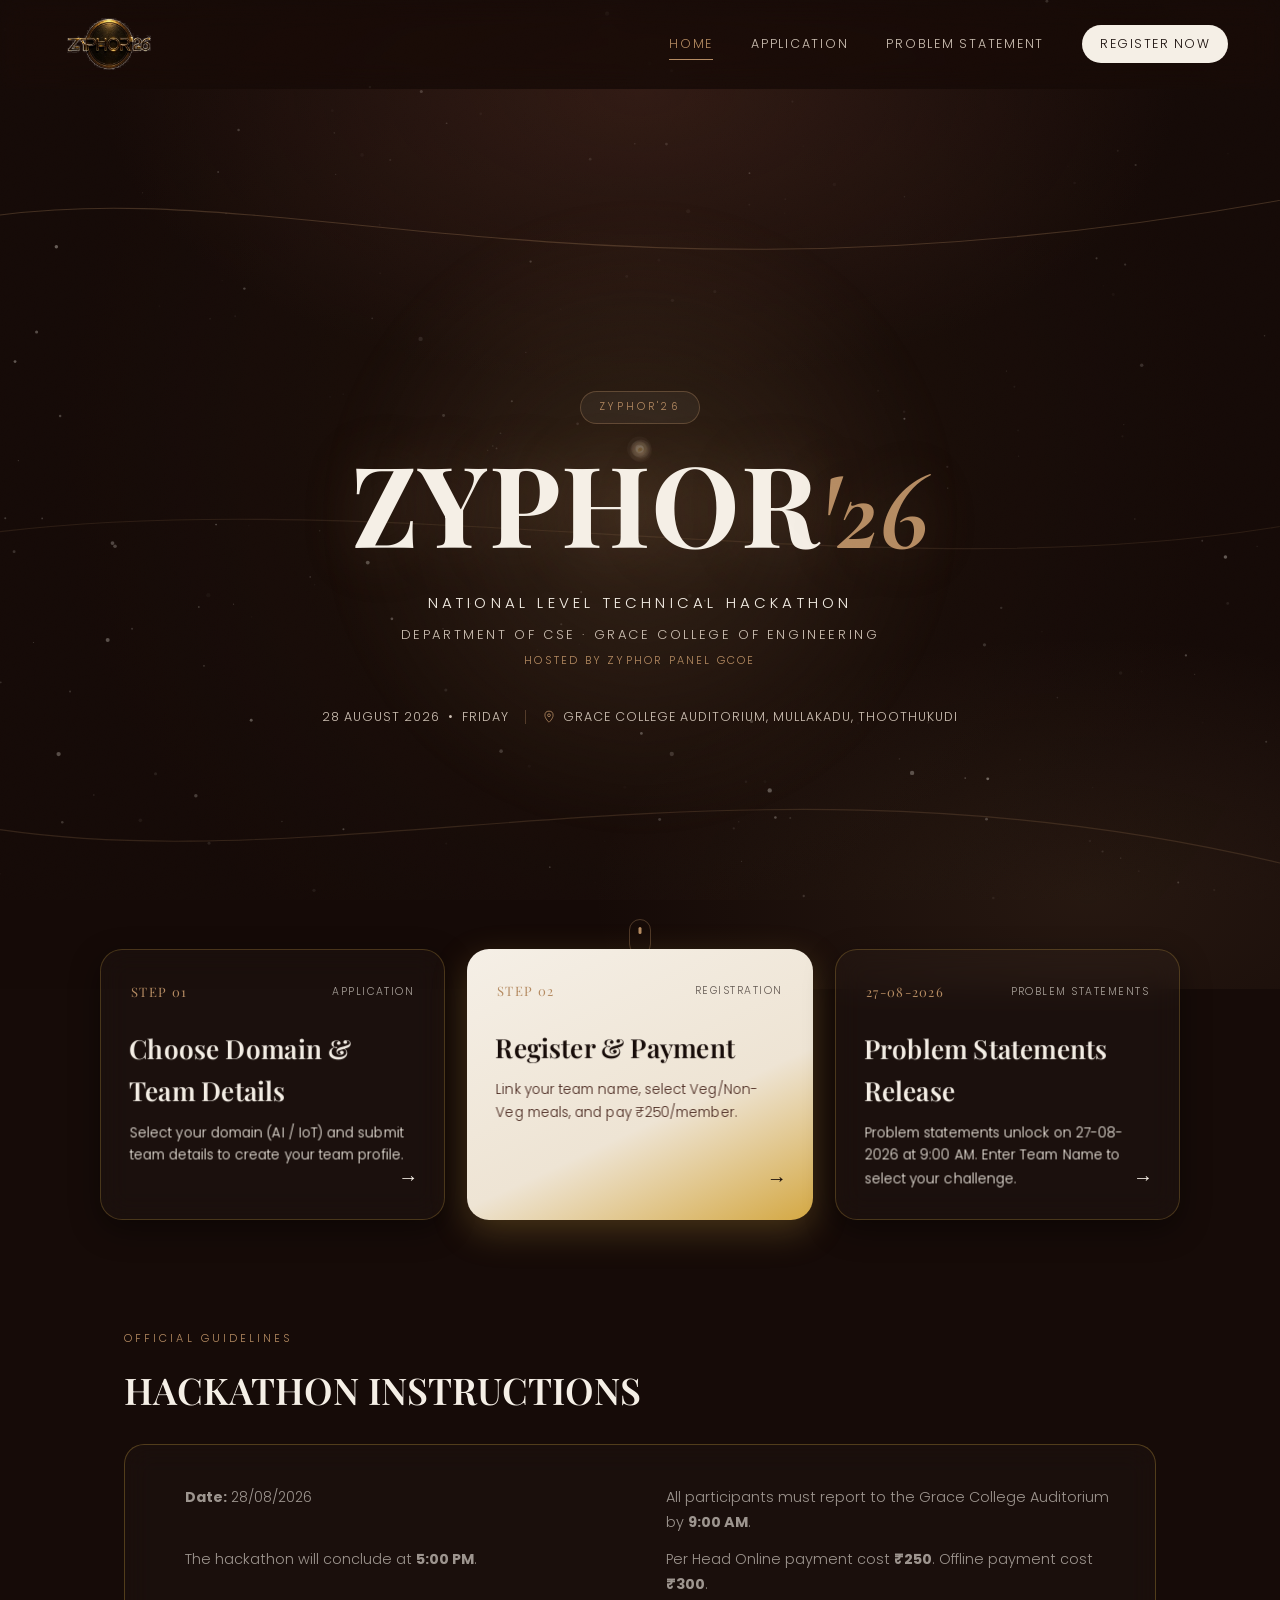
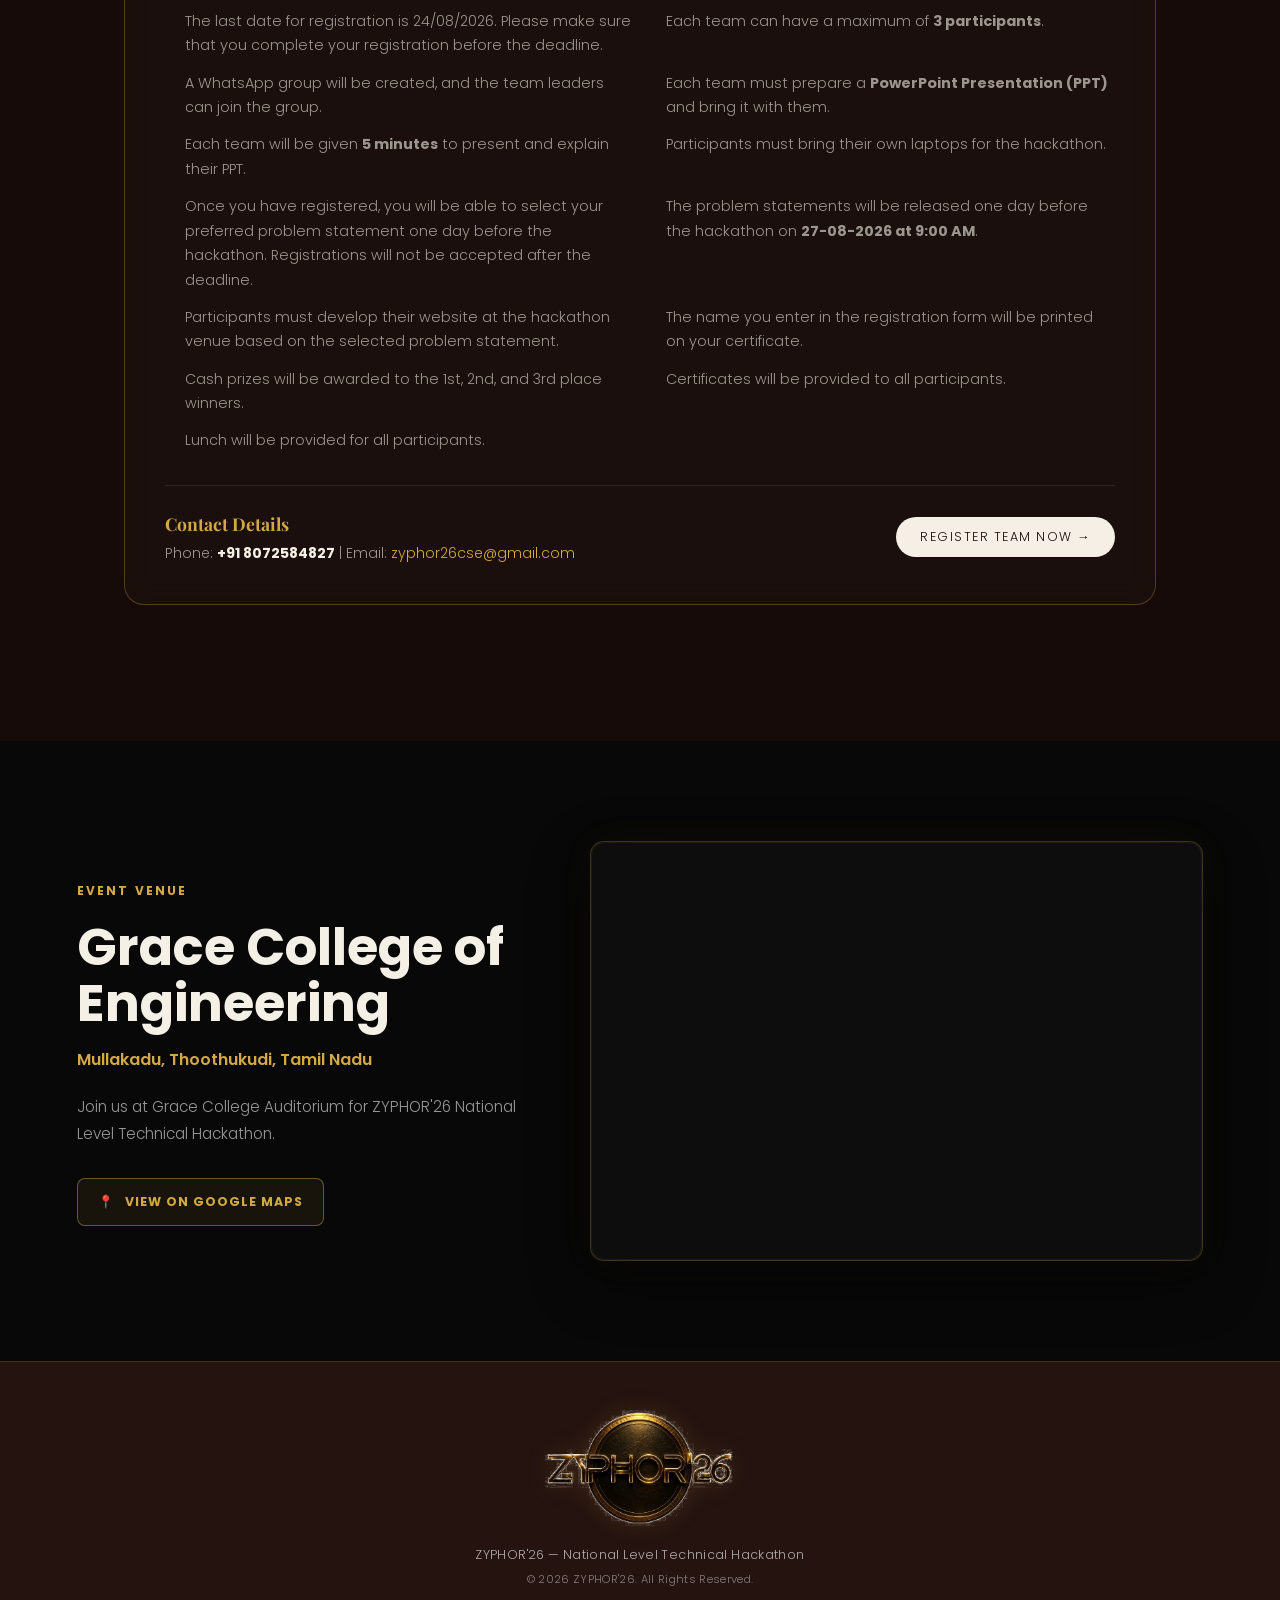
==== commit 9a36345e: "initial timer" ====
--- a/index.html
+++ b/index.html
@@ -118,31 +118,7 @@
         </div>
 
         <!-- Event countdown: intentionally placed BELOW the event details -->
-        <div
-          class="home-countdown"
-          id="homeCountdown"
-          aria-label="Countdown to ZYPHOR'26"
-        >
-          <div class="home-countdown-unit">
-            <strong id="homeDays">00</strong>
-            <span>DAYS</span>
-          </div>
-          <div class="home-countdown-sep">:</div>
-          <div class="home-countdown-unit">
-            <strong id="homeHours">00</strong>
-            <span>HOURS</span>
-          </div>
-          <div class="home-countdown-sep">:</div>
-          <div class="home-countdown-unit">
-            <strong id="homeMinutes">00</strong>
-            <span>MINUTES</span>
-          </div>
-          <div class="home-countdown-sep">:</div>
-          <div class="home-countdown-unit">
-            <strong id="homeSeconds">00</strong>
-            <span>SECONDS</span>
-          </div>
-        </div>
+        
       </div>
 
       <div class="scroll-cue reveal" aria-hidden="true">
@@ -271,6 +247,7 @@
               Participants must develop their website at the hackathon venue
               based on the selected problem statement.
             </li>
+            <li>The name you enter in the registration form will be printed on your certificate.</li>
             <li>
               Cash prizes will be awarded to the 1st, 2nd, and 3rd place
               winners.
@@ -412,31 +389,8 @@
       }
 
       /* Home event countdown — 28 August 2026, 9:00 AM IST */
-      const homeCountdownTarget = new Date(
-        "2026-08-28T09:00:00+05:30",
-      ).getTime();
-
-      function updateHomeCountdown() {
-        const diff = Math.max(0, homeCountdownTarget - Date.now());
-
-        const days = Math.floor(diff / 86400000);
-        const hours = Math.floor((diff % 86400000) / 3600000);
-        const minutes = Math.floor((diff % 3600000) / 60000);
-        const seconds = Math.floor((diff % 60000) / 1000);
-
-        const set = (id, value) => {
-          const el = document.getElementById(id);
-          if (el) el.textContent = String(value).padStart(2, "0");
-        };
-
-        set("homeDays", days);
-        set("homeHours", hours);
-        set("homeMinutes", minutes);
-        set("homeSeconds", seconds);
-      }
-
-      updateHomeCountdown();
-      setInterval(updateHomeCountdown, 1000);
+      
+      
     </script>
   </body>
 </html>
